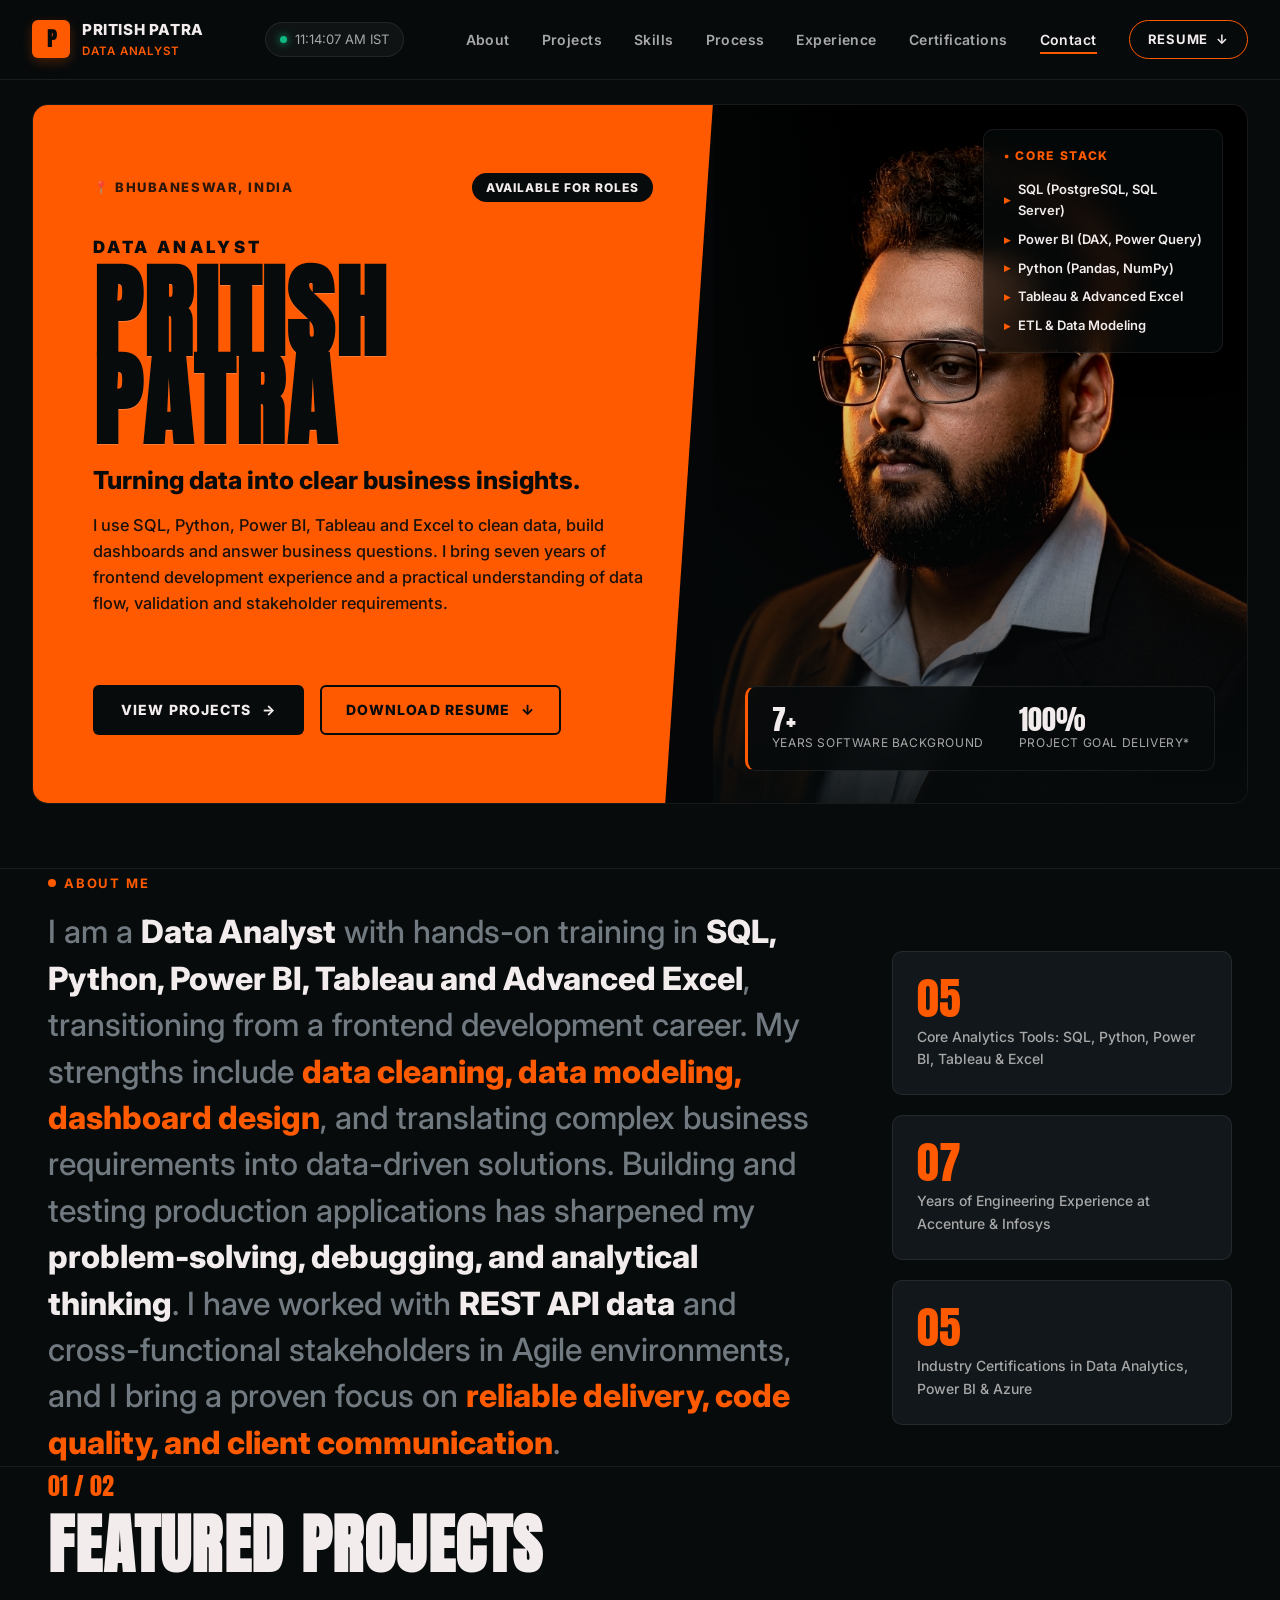
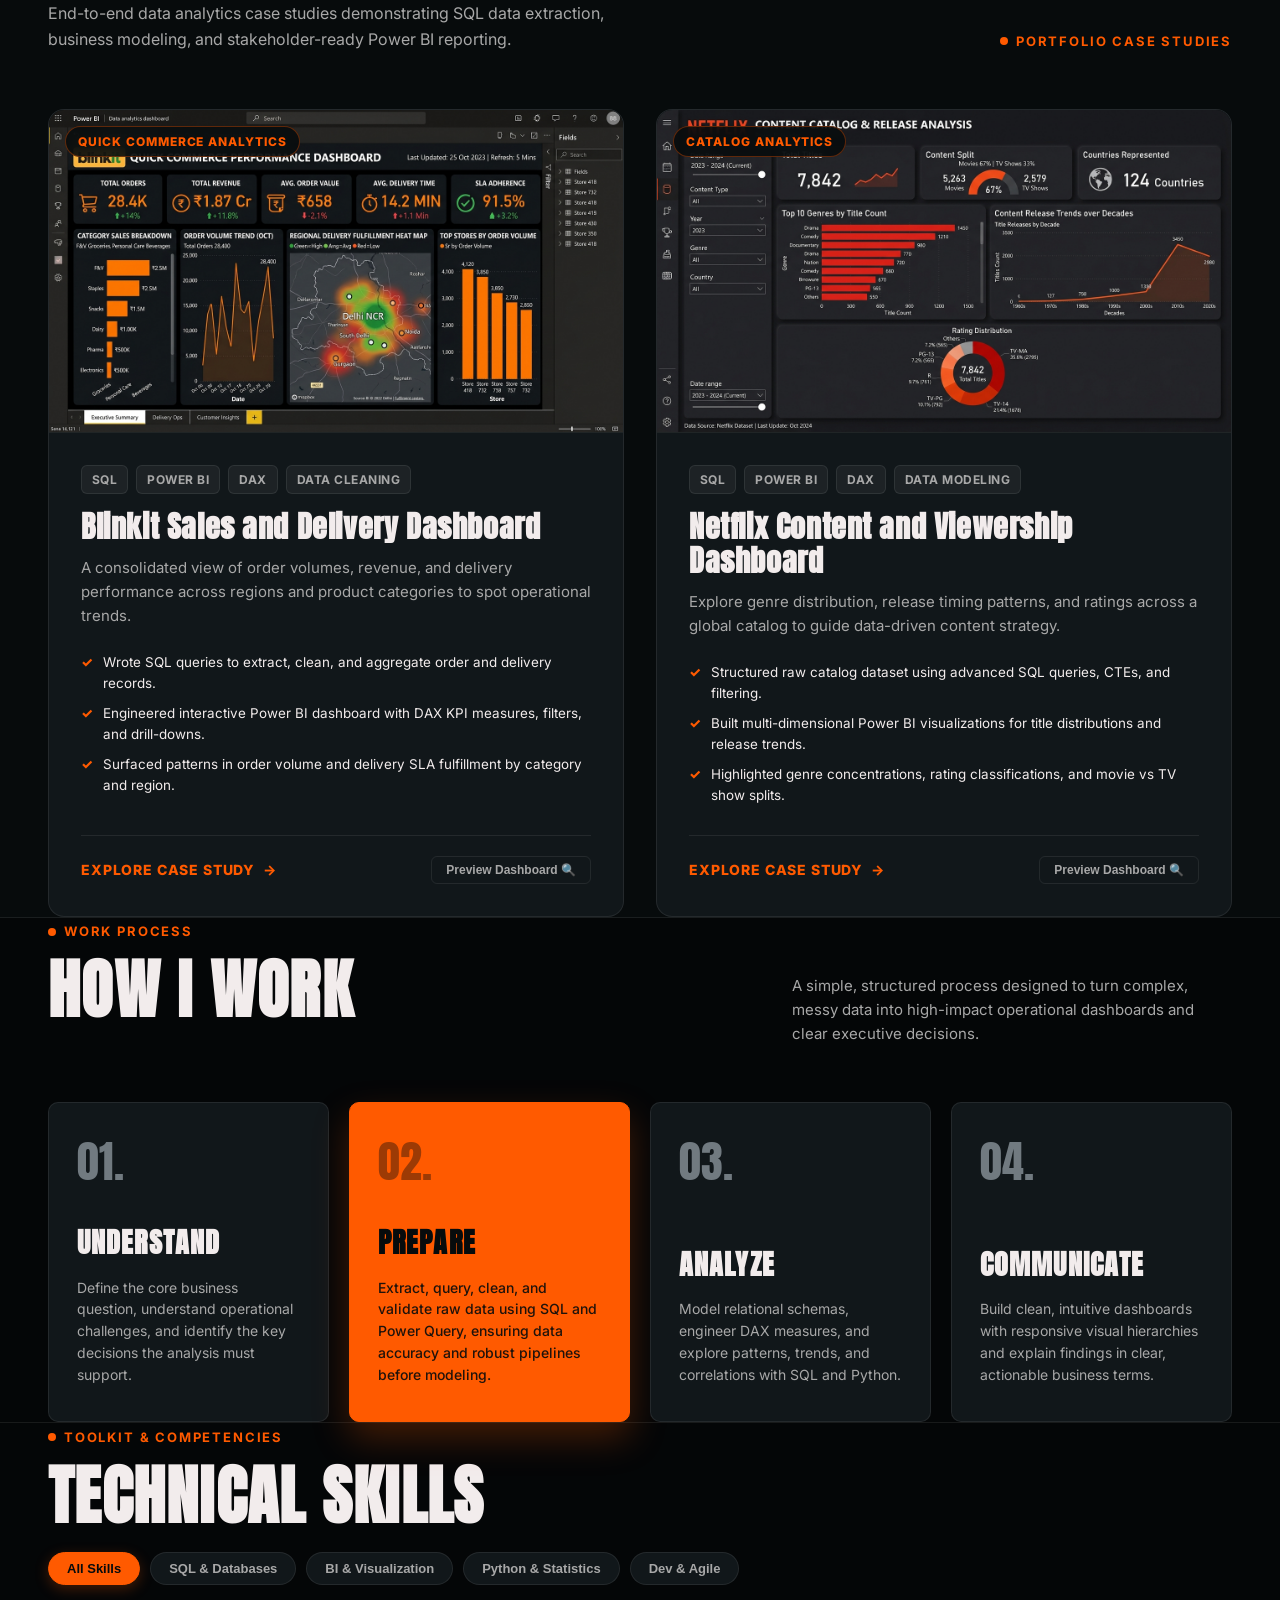
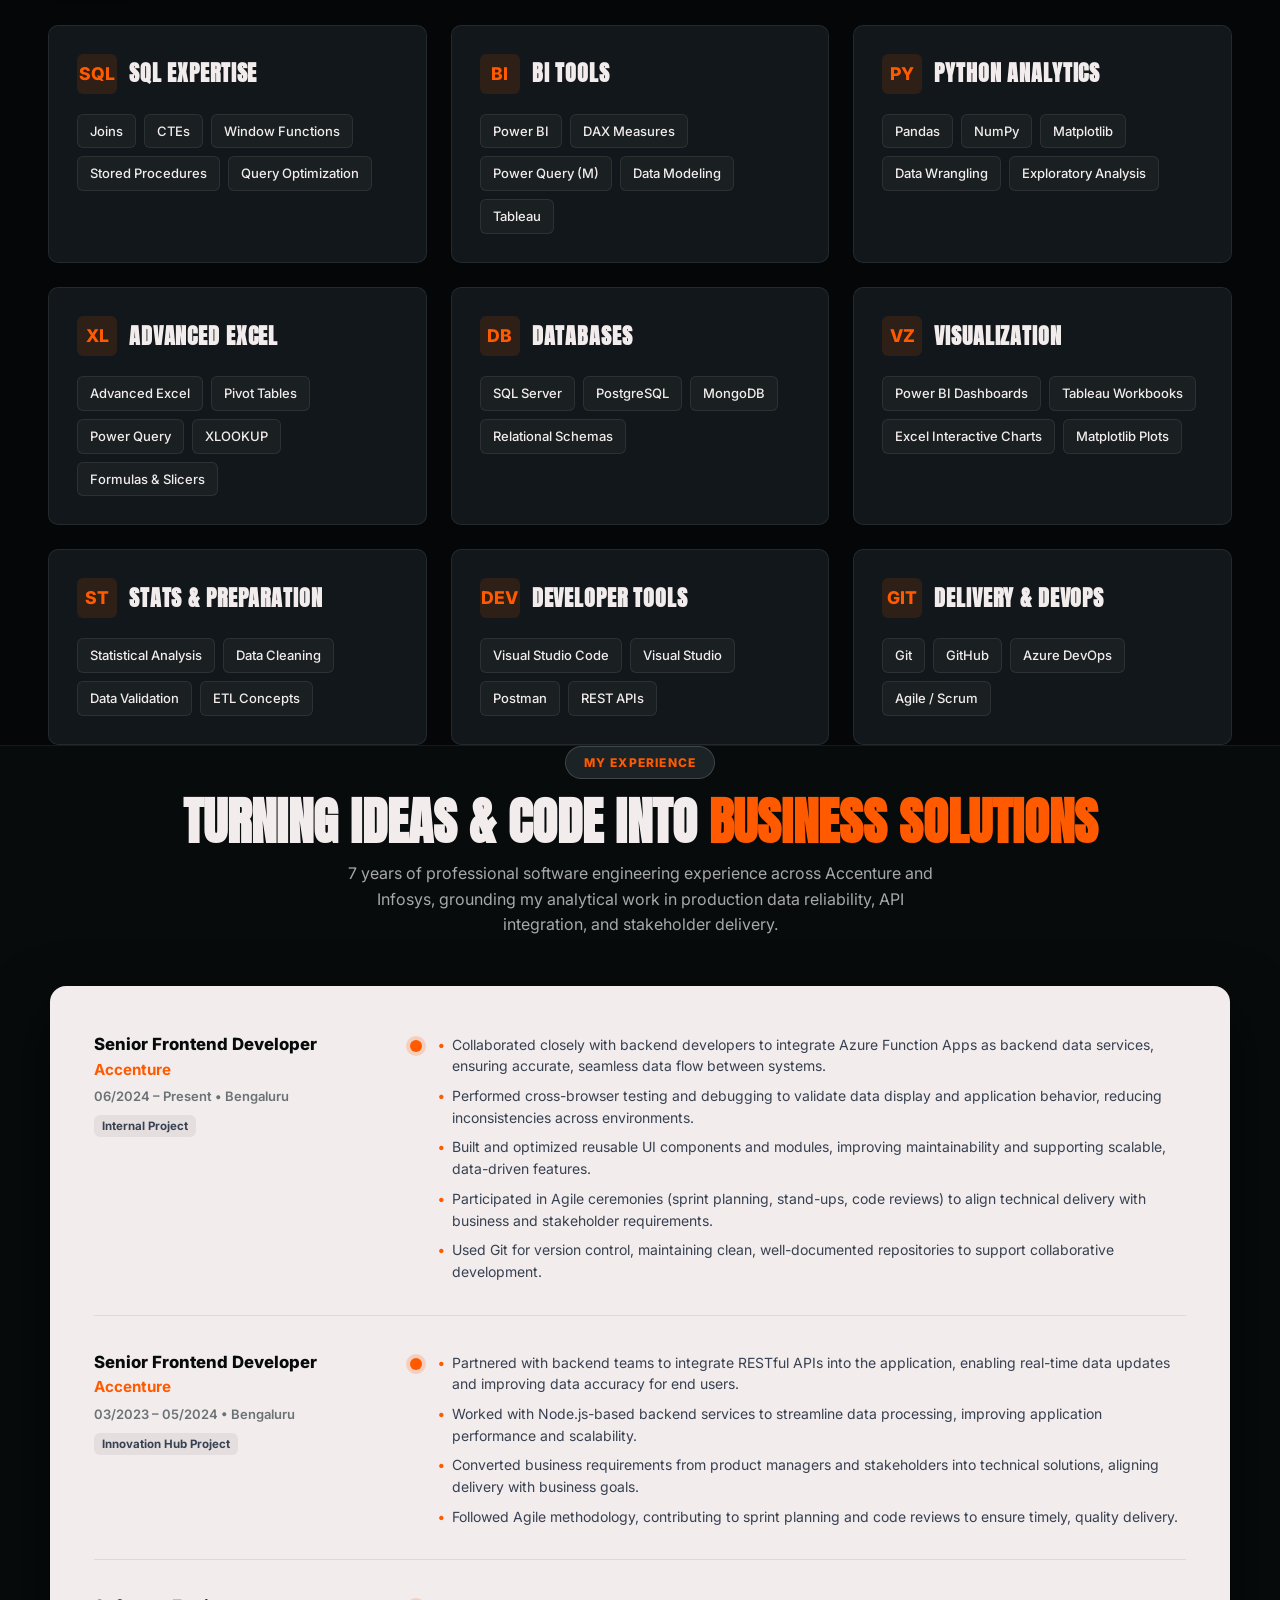
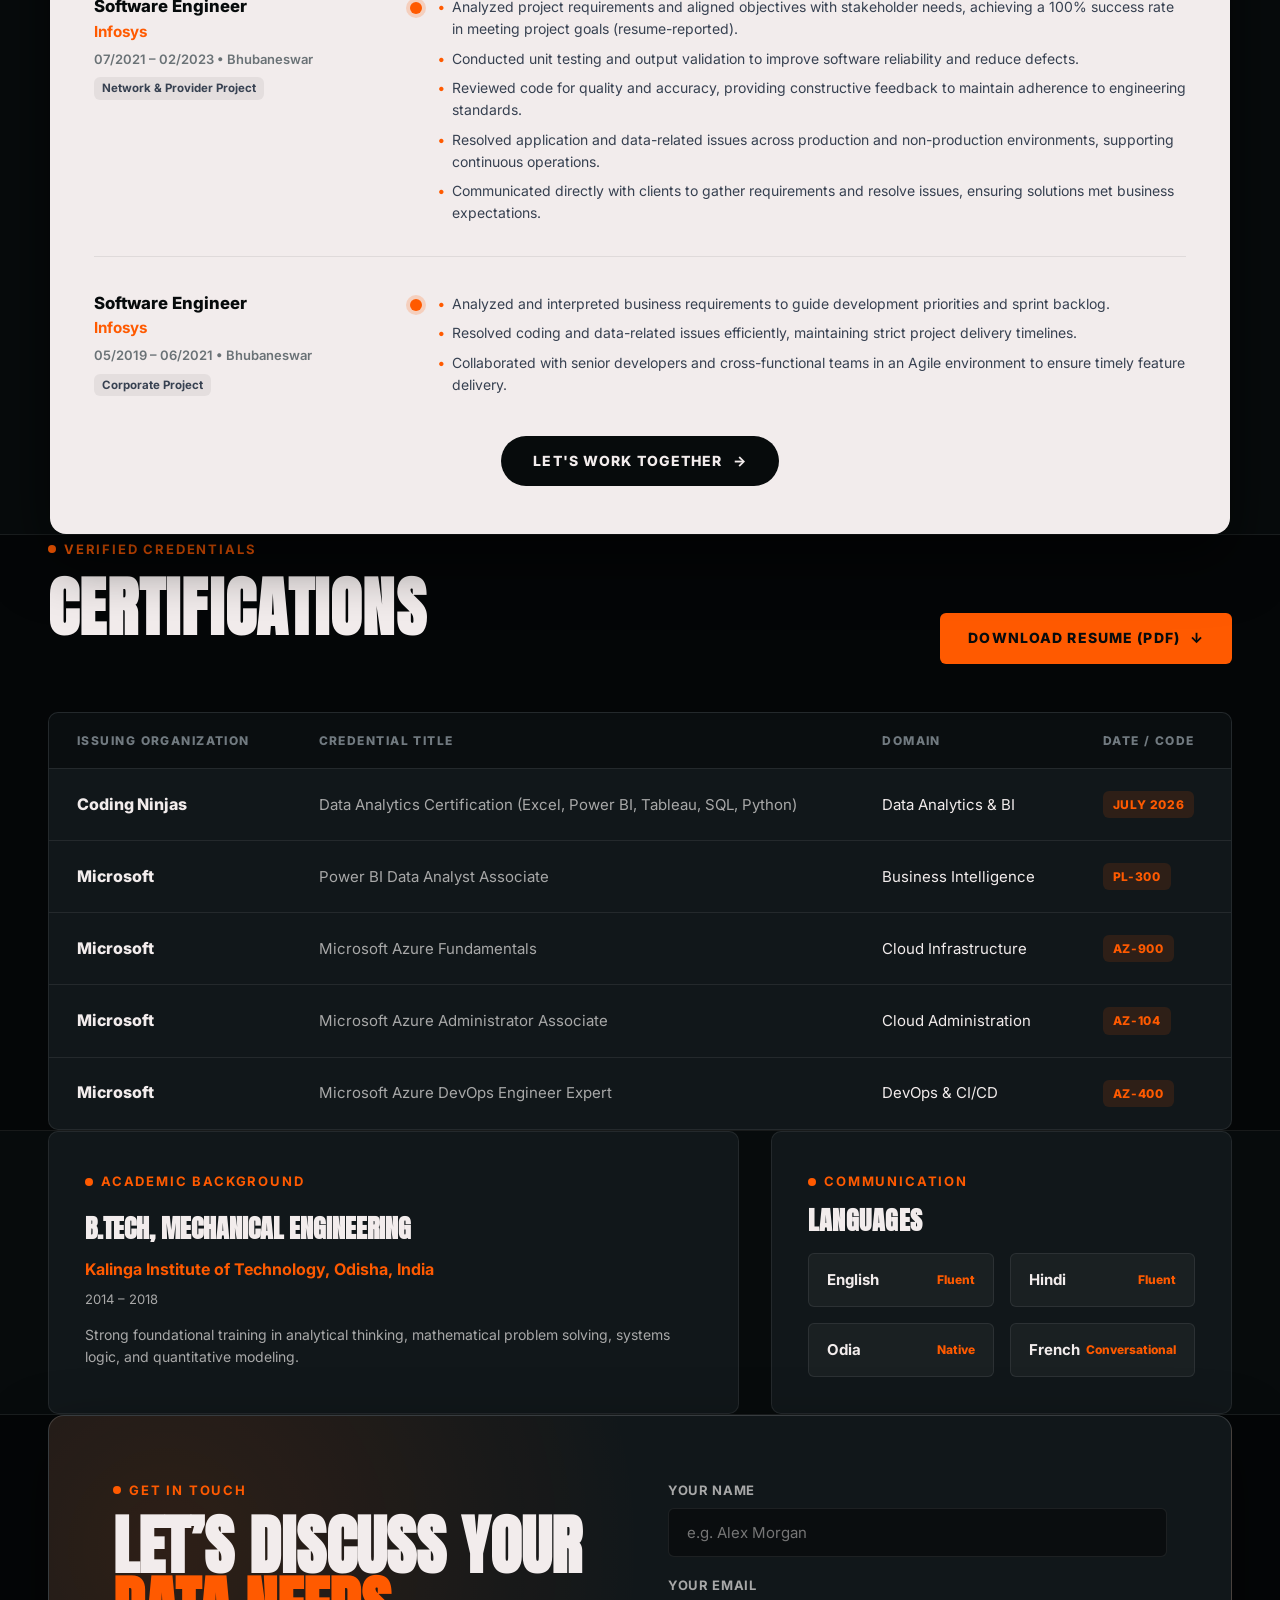
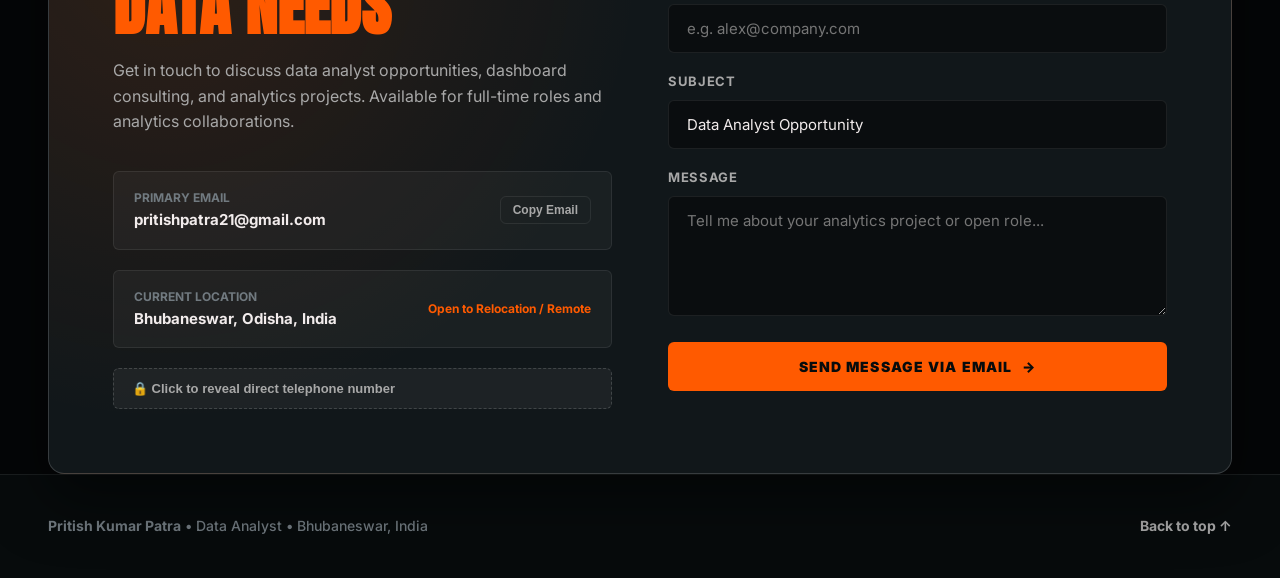
==== index.html @ 8b0284c2 "Add initial portfolio website" ====
<!DOCTYPE html>
<html lang="en">
<head>
  <meta charset="UTF-8">
  <meta name="viewport" content="width=device-width, initial-scale=1.0">
  <title>Pritish Kumar Patra | Data Analyst Portfolio</title>
  <meta name="description" content="Data Analyst with hands-on training in SQL, Python, Power BI, Tableau and Advanced Excel, transitioning from 7 years of software development. Explore analytics projects, skills, and resume.">
  <meta name="author" content="Pritish Kumar Patra">
  <meta name="keywords" content="Data Analyst, SQL, Power BI, Python, Tableau, Excel, Data Visualization, Bhubaneswar, Accenture, Infosys, Portfolio">
  
  <!-- Open Graph / Social Meta Tags -->
  <meta property="og:title" content="Pritish Kumar Patra | Data Analyst Portfolio">
  <meta property="og:description" content="Turning data into clear business insights. SQL • Python • Power BI • Tableau • Advanced Excel.">
  <meta property="og:type" content="website">
  <meta property="og:image" content="assets/images/blinkit_dashboard.jpg">

  <!-- Google Fonts: Anton (Display Condensed) & Inter (Body) -->
  <link rel="preconnect" href="https://fonts.googleapis.com">
  <link rel="preconnect" href="https://fonts.gstatic.com" crossorigin>
  <link href="https://fonts.googleapis.com/css2?family=Anton&family=Inter:wght@400;500;600;700;800;900&display=swap" rel="stylesheet">

  <!-- Stylesheets -->
  <link rel="stylesheet" href="assets/css/main.css">
</head>
<body>

  <!-- Screen Reader Accessible Skip Link -->
  <a href="#main-content" class="skip-link">Skip to main content</a>

  <!-- Widescreen Desktop Margin Side Rails -->
  <aside class="desktop-side-rail left-rail" aria-label="Quick Actions & Identity">
    <div class="rail-line"></div>
    <span class="rail-vertical-text">PRITISH PATRA • DATA ANALYST</span>
    <div class="rail-actions">
      <a href="mailto:pritishpatra21@gmail.com" class="rail-icon-btn" title="Email: pritishpatra21@gmail.com" aria-label="Send Email">✉</a>
      <a href="Pritish_Kumar_Patra_Resume.pdf" download="Pritish_Kumar_Patra_Resume.pdf" class="rail-icon-btn" title="Download Resume PDF" aria-label="Download Resume">↓</a>
    </div>
  </aside>

  <aside class="desktop-side-rail right-rail" aria-label="Quick Section Navigation">
    <div class="rail-line"></div>
    <span class="rail-vertical-text">BHUBANESWAR, INDIA • 2026</span>
    <nav class="rail-nav-anchors" aria-label="Side rail quick jump">
      <a href="#about" class="rail-dot" title="About Me" aria-label="Jump to About Me"></a>
      <a href="#projects" class="rail-dot" title="Featured Projects" aria-label="Jump to Projects"></a>
      <a href="#how-i-work" class="rail-dot" title="Work Process" aria-label="Jump to Process"></a>
      <a href="#skills" class="rail-dot" title="Technical Skills" aria-label="Jump to Skills"></a>
      <a href="#experience" class="rail-dot" title="Experience" aria-label="Jump to Experience"></a>
      <a href="#contact" class="rail-dot" title="Contact" aria-label="Jump to Contact"></a>
    </nav>
  </aside>

  <!-- ==========================================================================
       SITE HEADER / STICKY NAVIGATION
       ========================================================================== -->
  <header class="site-header" role="banner">
    <div class="container nav-container">
      <a href="index.html" class="logo-badge" aria-label="Pritish Kumar Patra Portfolio Home">
        <div class="logo-symbol">P</div>
        <div class="logo-text">
          <span class="logo-name">Pritish Patra</span>
          <span class="logo-role">Data Analyst</span>
        </div>
      </a>

      <!-- Live Clock & Status (Inspired by the reference screenshot) -->
      <div class="header-meta" aria-label="Status & Local Time">
        <div class="live-clock-pill">
          <span class="status-dot" aria-hidden="true"></span>
          <span id="live-clock">12:00:00 PM IST</span>
        </div>
      </div>

      <!-- Desktop Navigation Menu -->
      <nav aria-label="Primary Navigation">
        <ul class="nav-menu">
          <li><a href="#about" class="nav-link">About</a></li>
          <li><a href="#projects" class="nav-link">Projects</a></li>
          <li><a href="#skills" class="nav-link">Skills</a></li>
          <li><a href="#how-i-work" class="nav-link">Process</a></li>
          <li><a href="#experience" class="nav-link">Experience</a></li>
          <li><a href="#certifications" class="nav-link">Certifications</a></li>
          <li><a href="#contact" class="nav-link">Contact</a></li>
          <li>
            <a href="Pritish_Kumar_Patra_Resume.pdf" download="Pritish_Kumar_Patra_Resume.pdf" class="nav-cta-btn" id="header-resume-btn">
              Resume <span>↓</span>
            </a>
          </li>
        </ul>
      </nav>

      <!-- Mobile Hamburger Toggle -->
      <button class="menu-toggle" aria-expanded="false" aria-label="Open navigation menu" aria-controls="mobile-drawer">
        <span></span>
        <span></span>
        <span></span>
      </button>
    </div>
  </header>

  <!-- Mobile Drawer & Backdrop -->
  <div class="mobile-nav-backdrop" aria-hidden="true"></div>
  <aside id="mobile-drawer" class="mobile-nav-drawer" aria-label="Mobile Navigation Drawer">
    <ul class="mobile-nav-list">
      <li><a href="#about" class="nav-link">About</a></li>
      <li><a href="#projects" class="nav-link">Featured Projects</a></li>
      <li><a href="#skills" class="nav-link">Technical Skills</a></li>
      <li><a href="#how-i-work" class="nav-link">How I Work</a></li>
      <li><a href="#experience" class="nav-link">Experience</a></li>
      <li><a href="#certifications" class="nav-link">Certifications</a></li>
      <li><a href="#education" class="nav-link">Education & Languages</a></li>
      <li><a href="#contact" class="nav-link">Contact</a></li>
    </ul>

    <div style="margin-top: auto; display: flex; flex-direction: column; gap: 14px;">
      <a href="Pritish_Kumar_Patra_Resume.pdf" download="Pritish_Kumar_Patra_Resume.pdf" class="btn-primary-dark" style="background:var(--color-orange); color:var(--color-bg-black); text-align: center;">
        Download Resume (PDF) ↓
      </a>
      <a href="mailto:pritishpatra21@gmail.com" class="btn-secondary-outline" style="border-color: var(--color-warm-white); color: var(--color-warm-white); text-align:center;">
        Email Me
      </a>
    </div>
  </aside>

  <!-- ==========================================================================
       MAIN CONTENT CONTAINER
       ========================================================================== -->
  <main id="main-content">

    <!-- HERO SECTION (Split Editorial: Orange Block + Dark Portrait with Overlay) -->
    <section class="hero-section" aria-label="Hero Section">
      <div class="container">
        <div class="hero-grid">
          
          <!-- Left Column: High-Impact Orange Block -->
          <div class="hero-left-block">
            <div class="hero-meta-top">
              <span class="hero-location">📍 Bhubaneswar, India</span>
              <span class="hero-tag">Available for Roles</span>
            </div>

            <div class="hero-title-group">
              <span class="hero-eyebrow">Data Analyst</span>
              <h1 class="hero-giant-name">Pritish<br>Patra</h1>
              <p class="hero-headline">Turning data into clear business insights.</p>
              <p class="hero-desc">
                I use SQL, Python, Power BI, Tableau and Excel to clean data, build dashboards and answer business questions. I bring seven years of frontend development experience and a practical understanding of data flow, validation and stakeholder requirements.
              </p>
            </div>

            <div class="hero-actions">
              <a href="#projects" class="btn-primary-dark" id="hero-view-projects-btn">
                View Projects <span>→</span>
              </a>
              <a href="Pritish_Kumar_Patra_Resume.pdf" download="Pritish_Kumar_Patra_Resume.pdf" class="btn-secondary-outline" id="hero-download-resume-btn">
                Download Resume <span>↓</span>
              </a>
            </div>
          </div>

          <!-- Right Column: Dramatic Editorial Portrait & Services Overlay -->
          <div class="hero-right-block">
            <div class="hero-portrait-wrap">
              <img src="assets/images/pritish_patra_side_profile.jpg?v=4" alt="Pritish Kumar Patra - Data Analyst" class="hero-portrait-img">
              <div class="hero-portrait-overlay"></div>
            </div>

            <!-- Services Stack (Direct inspiration from screenshot right column) -->
            <div class="hero-services-stack">
              <div class="hero-services-title">• Core Stack</div>
              <ul class="hero-services-list">
                <li>SQL (PostgreSQL, SQL Server)</li>
                <li>Power BI (DAX, Power Query)</li>
                <li>Python (Pandas, NumPy)</li>
                <li>Tableau & Advanced Excel</li>
                <li>ETL & Data Modeling</li>
              </ul>
            </div>

            <!-- Bottom Stat Badge -->
            <div class="hero-stat-card">
              <div class="hero-stat-item">
                <span class="hero-stat-value">7+</span>
                <span class="hero-stat-label">Years Software Background</span>
              </div>
              <div class="hero-stat-item">
                <span class="hero-stat-value">100%</span>
                <span class="hero-stat-label">Project Goal Delivery*</span>
              </div>
            </div>

          </div>

        </div>
      </div>
    </section>

    <!-- ==========================================================================
         ABOUT ME SECTION (Editorial Typography with Highlighting)
         ========================================================================== -->
    <section id="about" class="about-section" aria-label="About Me">
      <div class="container">
        <span class="section-label">About Me</span>
        <div class="about-editorial-wrap">
          <div class="about-statement">
            I am a <strong>Data Analyst</strong> with hands-on training in <strong>SQL, Python, Power BI, Tableau and Advanced Excel</strong>, transitioning from a frontend development career. 
            My strengths include <span class="highlight-orange">data cleaning, data modeling, dashboard design</span>, and translating complex business requirements into data-driven solutions. 
            Building and testing production applications has sharpened my <strong>problem-solving, debugging, and analytical thinking</strong>. 
            I have worked with <strong>REST API data</strong> and cross-functional stakeholders in Agile environments, and I bring a proven focus on <span class="highlight-orange">reliable delivery, code quality, and client communication</span>.
          </div>

          <aside class="about-sidebar">
            <div class="about-stat-box">
              <div class="about-stat-num">05</div>
              <div class="about-stat-text">Core Analytics Tools: SQL, Python, Power BI, Tableau & Excel</div>
            </div>
            <div class="about-stat-box">
              <div class="about-stat-num">07</div>
              <div class="about-stat-text">Years of Engineering Experience at Accenture & Infosys</div>
            </div>
            <div class="about-stat-box">
              <div class="about-stat-num">05</div>
              <div class="about-stat-text">Industry Certifications in Data Analytics, Power BI & Azure</div>
            </div>
          </aside>
        </div>
      </div>
    </section>

    <!-- ==========================================================================
         FEATURED PROJECTS SECTION (WHAT I OFFER)
         ========================================================================== -->
    <section id="projects" class="projects-section" aria-label="Featured Projects">
      <div class="container">
        <div class="projects-header">
          <div class="projects-header-left">
            <div class="projects-counter">01 / 02</div>
            <h2 class="section-heading">Featured Projects</h2>
            <p style="color:var(--color-text-muted); max-width: 560px;">
              End-to-end data analytics case studies demonstrating SQL data extraction, business modeling, and stakeholder-ready Power BI reporting.
            </p>
          </div>
          <div>
            <span class="section-label" style="margin-bottom:0;">Portfolio Case Studies</span>
          </div>
        </div>

        <div class="projects-grid">
          
          <!-- PROJECT 1: Blinkit Sales & Delivery Dashboard -->
          <article class="project-card" id="project-card-blinkit">
            <div class="project-thumbnail-wrap">
              <img src="assets/images/blinkit_dashboard.jpg" alt="Blinkit Sales and Delivery Power BI Dashboard Preview" class="project-thumbnail" loading="lazy">
              <span class="project-badge-pill">Quick Commerce Analytics</span>
            </div>
            <div class="project-body">
              <div class="project-tags">
                <span class="tech-tag">SQL</span>
                <span class="tech-tag">Power BI</span>
                <span class="tech-tag">DAX</span>
                <span class="tech-tag">Data Cleaning</span>
              </div>
              <h3 class="project-title">Blinkit Sales and Delivery Dashboard</h3>
              <p class="project-desc">
                A consolidated view of order volumes, revenue, and delivery performance across regions and product categories to spot operational trends.
              </p>
              <ul class="project-highlights-list">
                <li>Wrote SQL queries to extract, clean, and aggregate order and delivery records.</li>
                <li>Engineered interactive Power BI dashboard with DAX KPI measures, filters, and drill-downs.</li>
                <li>Surfaced patterns in order volume and delivery SLA fulfillment by category and region.</li>
              </ul>
              <div class="project-footer-actions">
                <a href="projects/blinkit-sales-delivery/index.html" class="btn-card-link" id="link-blinkit-case-study">
                  Explore Case Study <span>→</span>
                </a>
                <button class="btn-preview-modal" data-lightbox-src="assets/images/blinkit_dashboard.jpg" data-lightbox-title="Blinkit Quick Commerce Performance Dashboard">
                  Preview Dashboard 🔍
                </button>
              </div>
            </div>
          </article>

          <!-- PROJECT 2: Netflix Content & Viewership Dashboard -->
          <article class="project-card" id="project-card-netflix">
            <div class="project-thumbnail-wrap">
              <img src="assets/images/netflix_dashboard.jpg" alt="Netflix Content and Viewership Power BI Dashboard Preview" class="project-thumbnail" loading="lazy">
              <span class="project-badge-pill">Catalog Analytics</span>
            </div>
            <div class="project-body">
              <div class="project-tags">
                <span class="tech-tag">SQL</span>
                <span class="tech-tag">Power BI</span>
                <span class="tech-tag">DAX</span>
                <span class="tech-tag">Data Modeling</span>
              </div>
              <h3 class="project-title">Netflix Content and Viewership Dashboard</h3>
              <p class="project-desc">
                Explore genre distribution, release timing patterns, and ratings across a global catalog to guide data-driven content strategy.
              </p>
              <ul class="project-highlights-list">
                <li>Structured raw catalog dataset using advanced SQL queries, CTEs, and filtering.</li>
                <li>Built multi-dimensional Power BI visualizations for title distributions and release trends.</li>
                <li>Highlighted genre concentrations, rating classifications, and movie vs TV show splits.</li>
              </ul>
              <div class="project-footer-actions">
                <a href="projects/netflix-content/index.html" class="btn-card-link" id="link-netflix-case-study">
                  Explore Case Study <span>→</span>
                </a>
                <button class="btn-preview-modal" data-lightbox-src="assets/images/netflix_dashboard.jpg" data-lightbox-title="Netflix Content Catalog & Release Analysis Dashboard">
                  Preview Dashboard 🔍
                </button>
              </div>
            </div>
          </article>

        </div>
      </div>
    </section>

    <!-- ==========================================================================
         HOW I WORK SECTION (4-Step Process with Orange Step 2 Card)
         ========================================================================== -->
    <section id="how-i-work" class="process-section" aria-label="Work Process">
      <div class="container">
        <div class="process-header">
          <div>
            <span class="section-label">Work Process</span>
            <h2 class="section-heading">How I Work</h2>
          </div>
          <p class="process-subtitle">
            A simple, structured process designed to turn complex, messy data into high-impact operational dashboards and clear executive decisions.
          </p>
        </div>

        <div class="process-grid">
          
          <!-- Step 1: Understand -->
          <div class="process-card">
            <div class="process-step-num">01.</div>
            <div>
              <h3 class="process-card-title">Understand</h3>
              <p class="process-card-desc">
                Define the core business question, understand operational challenges, and identify the key decisions the analysis must support.
              </p>
            </div>
          </div>

          <!-- Step 2: Prepare (Signature Orange Highlight Card from Inspiration Image) -->
          <div class="process-card highlight-card">
            <div class="process-step-num">02.</div>
            <div>
              <h3 class="process-card-title">Prepare</h3>
              <p class="process-card-desc">
                Extract, query, clean, and validate raw data using SQL and Power Query, ensuring data accuracy and robust pipelines before modeling.
              </p>
            </div>
          </div>

          <!-- Step 3: Analyze -->
          <div class="process-card">
            <div class="process-step-num">03.</div>
            <div>
              <h3 class="process-card-title">Analyze</h3>
              <p class="process-card-desc">
                Model relational schemas, engineer DAX measures, and explore patterns, trends, and correlations with SQL and Python.
              </p>
            </div>
          </div>

          <!-- Step 4: Communicate -->
          <div class="process-card">
            <div class="process-step-num">04.</div>
            <div>
              <h3 class="process-card-title">Communicate</h3>
              <p class="process-card-desc">
                Build clean, intuitive dashboards with responsive visual hierarchies and explain findings in clear, actionable business terms.
              </p>
            </div>
          </div>

        </div>
      </div>
    </section>

    <!-- ==========================================================================
         TECHNICAL SKILLS SECTION (Categorized & Interactive)
         ========================================================================== -->
    <section id="skills" class="skills-section" aria-label="Technical Skills">
      <div class="container">
        <span class="section-label">Toolkit & Competencies</span>
        <h2 class="section-heading">Technical Skills</h2>

        <!-- Interactive Category Filters -->
        <div class="skills-filter-bar" role="tablist" aria-label="Skill categories filter">
          <button class="skills-tab-btn active" data-filter="all" role="tab" aria-selected="true">All Skills</button>
          <button class="skills-tab-btn" data-filter="sql-db" role="tab" aria-selected="false">SQL & Databases</button>
          <button class="skills-tab-btn" data-filter="bi-viz" role="tab" aria-selected="false">BI & Visualization</button>
          <button class="skills-tab-btn" data-filter="python-stats" role="tab" aria-selected="false">Python & Statistics</button>
          <button class="skills-tab-btn" data-filter="devops" role="tab" aria-selected="false">Dev & Agile</button>
        </div>

        <div class="skills-grid">
          
          <!-- SQL -->
          <div class="skill-category-card" data-category="sql-db" data-is-core="true">
            <div class="skill-card-head">
              <div class="skill-icon-box">SQL</div>
              <h3 class="skill-card-title">SQL Expertise</h3>
            </div>
            <div class="skill-chips-wrap">
              <span class="skill-chip">Joins</span>
              <span class="skill-chip">CTEs</span>
              <span class="skill-chip">Window Functions</span>
              <span class="skill-chip">Stored Procedures</span>
              <span class="skill-chip">Query Optimization</span>
            </div>
          </div>

          <!-- BI Tools -->
          <div class="skill-category-card" data-category="bi-viz" data-is-core="true">
            <div class="skill-card-head">
              <div class="skill-icon-box">BI</div>
              <h3 class="skill-card-title">BI Tools</h3>
            </div>
            <div class="skill-chips-wrap">
              <span class="skill-chip">Power BI</span>
              <span class="skill-chip">DAX Measures</span>
              <span class="skill-chip">Power Query (M)</span>
              <span class="skill-chip">Data Modeling</span>
              <span class="skill-chip">Tableau</span>
            </div>
          </div>

          <!-- Python -->
          <div class="skill-category-card" data-category="python-stats" data-is-core="true">
            <div class="skill-card-head">
              <div class="skill-icon-box">PY</div>
              <h3 class="skill-card-title">Python Analytics</h3>
            </div>
            <div class="skill-chips-wrap">
              <span class="skill-chip">Pandas</span>
              <span class="skill-chip">NumPy</span>
              <span class="skill-chip">Matplotlib</span>
              <span class="skill-chip">Data Wrangling</span>
              <span class="skill-chip">Exploratory Analysis</span>
            </div>
          </div>

          <!-- Advanced Excel -->
          <div class="skill-category-card" data-category="bi-viz" data-is-core="true">
            <div class="skill-card-head">
              <div class="skill-icon-box">XL</div>
              <h3 class="skill-card-title">Advanced Excel</h3>
            </div>
            <div class="skill-chips-wrap">
              <span class="skill-chip">Advanced Excel</span>
              <span class="skill-chip">Pivot Tables</span>
              <span class="skill-chip">Power Query</span>
              <span class="skill-chip">XLOOKUP</span>
              <span class="skill-chip">Formulas & Slicers</span>
            </div>
          </div>

          <!-- Databases -->
          <div class="skill-category-card" data-category="sql-db">
            <div class="skill-card-head">
              <div class="skill-icon-box">DB</div>
              <h3 class="skill-card-title">Databases</h3>
            </div>
            <div class="skill-chips-wrap">
              <span class="skill-chip">SQL Server</span>
              <span class="skill-chip">PostgreSQL</span>
              <span class="skill-chip">MongoDB</span>
              <span class="skill-chip">Relational Schemas</span>
            </div>
          </div>

          <!-- Visualization -->
          <div class="skill-category-card" data-category="bi-viz">
            <div class="skill-card-head">
              <div class="skill-icon-box">VZ</div>
              <h3 class="skill-card-title">Visualization</h3>
            </div>
            <div class="skill-chips-wrap">
              <span class="skill-chip">Power BI Dashboards</span>
              <span class="skill-chip">Tableau Workbooks</span>
              <span class="skill-chip">Excel Interactive Charts</span>
              <span class="skill-chip">Matplotlib Plots</span>
            </div>
          </div>

          <!-- Statistics & Data Prep -->
          <div class="skill-category-card" data-category="python-stats">
            <div class="skill-card-head">
              <div class="skill-icon-box">ST</div>
              <h3 class="skill-card-title">Stats & Preparation</h3>
            </div>
            <div class="skill-chips-wrap">
              <span class="skill-chip">Statistical Analysis</span>
              <span class="skill-chip">Data Cleaning</span>
              <span class="skill-chip">Data Validation</span>
              <span class="skill-chip">ETL Concepts</span>
            </div>
          </div>

          <!-- Developer Tools -->
          <div class="skill-category-card" data-category="devops">
            <div class="skill-card-head">
              <div class="skill-icon-box">DEV</div>
              <h3 class="skill-card-title">Developer Tools</h3>
            </div>
            <div class="skill-chips-wrap">
              <span class="skill-chip">Visual Studio Code</span>
              <span class="skill-chip">Visual Studio</span>
              <span class="skill-chip">Postman</span>
              <span class="skill-chip">REST APIs</span>
            </div>
          </div>

          <!-- Version Control & DevOps -->
          <div class="skill-category-card" data-category="devops">
            <div class="skill-card-head">
              <div class="skill-icon-box">GIT</div>
              <h3 class="skill-card-title">Delivery & DevOps</h3>
            </div>
            <div class="skill-chips-wrap">
              <span class="skill-chip">Git</span>
              <span class="skill-chip">GitHub</span>
              <span class="skill-chip">Azure DevOps</span>
              <span class="skill-chip">Agile / Scrum</span>
            </div>
          </div>

        </div>
      </div>
    </section>

    <!-- ==========================================================================
         PROFESSIONAL EXPERIENCE SECTION (Editorial Floating Card from Reference)
         ========================================================================== -->
    <section id="experience" class="experience-section" aria-label="Professional Experience">
      <div class="container">
        <div class="exp-wrapper">
          <div class="exp-header">
            <div class="exp-pill-badge">My Experience</div>
            <h2 class="exp-title">Turning Ideas & Code into <span>Business Solutions</span></h2>
            <p style="color:var(--color-text-muted); max-width: 600px; margin: 0 auto;">
              7 years of professional software engineering experience across Accenture and Infosys, grounding my analytical work in production data reliability, API integration, and stakeholder delivery.
            </p>
          </div>

          <!-- The Signature Elevated Light Card from Inspiration Screenshot -->
          <div class="exp-timeline-card">
            <div class="exp-timeline-list">
              
              <!-- Role 1: Accenture Senior Frontend Developer (Recent) -->
              <div class="exp-timeline-item">
                <div class="exp-item-left">
                  <span class="exp-item-role">Senior Frontend Developer</span>
                  <span class="exp-item-company">Accenture</span>
                  <span class="exp-item-period">06/2024 – Present • Bengaluru</span>
                  <span class="exp-item-tag">Internal Project</span>
                </div>
                <div class="exp-item-right">
                  <div class="exp-dot-indicator" aria-hidden="true"></div>
                  <div class="exp-item-details">
                    <ul>
                      <li>Collaborated closely with backend developers to integrate Azure Function Apps as backend data services, ensuring accurate, seamless data flow between systems.</li>
                      <li>Performed cross-browser testing and debugging to validate data display and application behavior, reducing inconsistencies across environments.</li>
                      <li>Built and optimized reusable UI components and modules, improving maintainability and supporting scalable, data-driven features.</li>
                      <li>Participated in Agile ceremonies (sprint planning, stand-ups, code reviews) to align technical delivery with business and stakeholder requirements.</li>
                      <li>Used Git for version control, maintaining clean, well-documented repositories to support collaborative development.</li>
                    </ul>
                  </div>
                </div>
              </div>

              <!-- Role 2: Accenture Senior Frontend Developer -->
              <div class="exp-timeline-item">
                <div class="exp-item-left">
                  <span class="exp-item-role">Senior Frontend Developer</span>
                  <span class="exp-item-company">Accenture</span>
                  <span class="exp-item-period">03/2023 – 05/2024 • Bengaluru</span>
                  <span class="exp-item-tag">Innovation Hub Project</span>
                </div>
                <div class="exp-item-right">
                  <div class="exp-dot-indicator" aria-hidden="true"></div>
                  <div class="exp-item-details">
                    <ul>
                      <li>Partnered with backend teams to integrate RESTful APIs into the application, enabling real-time data updates and improving data accuracy for end users.</li>
                      <li>Worked with Node.js-based backend services to streamline data processing, improving application performance and scalability.</li>
                      <li>Converted business requirements from product managers and stakeholders into technical solutions, aligning delivery with business goals.</li>
                      <li>Followed Agile methodology, contributing to sprint planning and code reviews to ensure timely, quality delivery.</li>
                    </ul>
                  </div>
                </div>
              </div>

              <!-- Role 3: Infosys Software Engineer -->
              <div class="exp-timeline-item">
                <div class="exp-item-left">
                  <span class="exp-item-role">Software Engineer</span>
                  <span class="exp-item-company">Infosys</span>
                  <span class="exp-item-period">07/2021 – 02/2023 • Bhubaneswar</span>
                  <span class="exp-item-tag">Network & Provider Project</span>
                </div>
                <div class="exp-item-right">
                  <div class="exp-dot-indicator" aria-hidden="true"></div>
                  <div class="exp-item-details">
                    <ul>
                      <li>Analyzed project requirements and aligned objectives with stakeholder needs, achieving a 100% success rate in meeting project goals (resume-reported).</li>
                      <li>Conducted unit testing and output validation to improve software reliability and reduce defects.</li>
                      <li>Reviewed code for quality and accuracy, providing constructive feedback to maintain adherence to engineering standards.</li>
                      <li>Resolved application and data-related issues across production and non-production environments, supporting continuous operations.</li>
                      <li>Communicated directly with clients to gather requirements and resolve issues, ensuring solutions met business expectations.</li>
                    </ul>
                  </div>
                </div>
              </div>

              <!-- Role 4: Infosys Software Engineer -->
              <div class="exp-timeline-item">
                <div class="exp-item-left">
                  <span class="exp-item-role">Software Engineer</span>
                  <span class="exp-item-company">Infosys</span>
                  <span class="exp-item-period">05/2019 – 06/2021 • Bhubaneswar</span>
                  <span class="exp-item-tag">Corporate Project</span>
                </div>
                <div class="exp-item-right">
                  <div class="exp-dot-indicator" aria-hidden="true"></div>
                  <div class="exp-item-details">
                    <ul>
                      <li>Analyzed and interpreted business requirements to guide development priorities and sprint backlog.</li>
                      <li>Resolved coding and data-related issues efficiently, maintaining strict project delivery timelines.</li>
                      <li>Collaborated with senior developers and cross-functional teams in an Agile environment to ensure timely feature delivery.</li>
                    </ul>
                  </div>
                </div>
              </div>

            </div>

            <!-- Bottom CTA Button inside Experience Card -->
            <div class="exp-cta-bottom">
              <a href="#contact" class="btn-timeline-cta">
                Let's Work Together <span>→</span>
              </a>
            </div>

          </div>
        </div>
      </div>
    </section>

    <!-- ==========================================================================
         CERTIFICATIONS & CREDENTIALS (Matches "AWARDS WINNING" Style)
         ========================================================================== -->
    <section id="certifications" class="awards-section" aria-label="Certifications">
      <div class="container">
        <div class="awards-header">
          <div>
            <span class="section-label">Verified Credentials</span>
            <h2 class="section-heading">Certifications</h2>
          </div>
          <a href="Pritish_Kumar_Patra_Resume.pdf" download="Pritish_Kumar_Patra_Resume.pdf" class="btn-primary-dark" style="background:var(--color-orange); color:var(--color-bg-black);">
            Download Resume (PDF) <span>↓</span>
          </a>
        </div>

        <div class="awards-table-wrap">
          <table class="awards-table" aria-label="Certifications List">
            <thead>
              <tr>
                <th scope="col">Issuing Organization</th>
                <th scope="col">Credential Title</th>
                <th scope="col">Domain</th>
                <th scope="col">Date / Code</th>
              </tr>
            </thead>
            <tbody>
              <tr>
                <td><span class="award-org">Coding Ninjas</span></td>
                <td><span class="award-title-cell">Data Analytics Certification (Excel, Power BI, Tableau, SQL, Python)</span></td>
                <td>Data Analytics & BI</td>
                <td><span class="award-badge-status">July 2026</span></td>
              </tr>
              <tr>
                <td><span class="award-org">Microsoft</span></td>
                <td><span class="award-title-cell">Power BI Data Analyst Associate</span></td>
                <td>Business Intelligence</td>
                <td><span class="award-badge-status">PL-300</span></td>
              </tr>
              <tr>
                <td><span class="award-org">Microsoft</span></td>
                <td><span class="award-title-cell">Microsoft Azure Fundamentals</span></td>
                <td>Cloud Infrastructure</td>
                <td><span class="award-badge-status">AZ-900</span></td>
              </tr>
              <tr>
                <td><span class="award-org">Microsoft</span></td>
                <td><span class="award-title-cell">Microsoft Azure Administrator Associate</span></td>
                <td>Cloud Administration</td>
                <td><span class="award-badge-status">AZ-104</span></td>
              </tr>
              <tr>
                <td><span class="award-org">Microsoft</span></td>
                <td><span class="award-title-cell">Microsoft Azure DevOps Engineer Expert</span></td>
                <td>DevOps & CI/CD</td>
                <td><span class="award-badge-status">AZ-400</span></td>
              </tr>
            </tbody>
          </table>
        </div>
      </div>
    </section>

    <!-- ==========================================================================
         EDUCATION & LANGUAGES SECTION
         ========================================================================== -->
    <section id="education" class="edu-lang-section" aria-label="Education and Languages">
      <div class="container">
        <div class="edu-lang-grid">
          
          <!-- Education Card -->
          <div class="edu-card">
            <span class="section-label">Academic Background</span>
            <h3 class="edu-degree">B.Tech, Mechanical Engineering</h3>
            <p class="edu-inst">Kalinga Institute of Technology, Odisha, India</p>
            <p class="edu-period">2014 – 2018</p>
            <p style="color:var(--color-text-muted); font-size: 0.875rem; margin-top: 14px; line-height: 1.6;">
              Strong foundational training in analytical thinking, mathematical problem solving, systems logic, and quantitative modeling.
            </p>
          </div>

          <!-- Languages Card -->
          <div class="lang-card">
            <span class="section-label">Communication</span>
            <h3 class="display-title" style="font-size: 1.6rem; margin-bottom: 8px;">Languages</h3>
            <div class="languages-grid">
              <div class="lang-pill">
                <span class="lang-name">English</span>
                <span class="lang-indicator">Fluent</span>
              </div>
              <div class="lang-pill">
                <span class="lang-name">Hindi</span>
                <span class="lang-indicator">Fluent</span>
              </div>
              <div class="lang-pill">
                <span class="lang-name">Odia</span>
                <span class="lang-indicator">Native</span>
              </div>
              <div class="lang-pill">
                <span class="lang-name">French</span>
                <span class="lang-indicator">Conversational</span>
              </div>
            </div>
          </div>

        </div>
      </div>
    </section>

    <!-- ==========================================================================
         CONTACT SECTION (Working Mailto, Reveal Phone, Direct Form)
         ========================================================================== -->
    <section id="contact" class="contact-section" aria-label="Contact Section">
      <div class="container">
        <div class="contact-card-main">
          
          <!-- Contact Left Column -->
          <div class="contact-info-col">
            <span class="section-label">Get in Touch</span>
            <h2 class="contact-headline">Let’s discuss your <span>data needs</span></h2>
            <p class="contact-subtext">
              Get in touch to discuss data analyst opportunities, dashboard consulting, and analytics projects. Available for full-time roles and analytics collaborations.
            </p>

            <div class="contact-direct-items">
              
              <!-- Direct Email Box -->
              <div class="direct-link-box">
                <div>
                  <span class="direct-box-label">Primary Email</span>
                  <a href="mailto:pritishpatra21@gmail.com" class="direct-box-val" style="color:var(--color-warm-white); text-decoration:none;">
                    pritishpatra21@gmail.com
                  </a>
                </div>
                <button type="button" class="copy-btn copy-email-btn" aria-label="Copy email address">
                  Copy Email
                </button>
              </div>

              <!-- Location Box -->
              <div class="direct-link-box">
                <div>
                  <span class="direct-box-label">Current Location</span>
                  <span class="direct-box-val">Bhubaneswar, Odisha, India</span>
                </div>
                <span style="font-size:0.75rem; color:var(--color-orange); font-weight:700;">Open to Relocation / Remote</span>
              </div>

              <!-- Reveal Phone Button (PRD Privacy Rule: default off, retained in inventory) -->
              <button type="button" id="reveal-phone-btn" class="reveal-phone-btn">
                🔒 Click to reveal direct telephone number
              </button>

            </div>
          </div>

          <!-- Contact Right Column: Quick Message Form -->
          <div class="contact-form-col">
            <form id="contact-form" class="contact-form" aria-label="Contact inquiry form">
              <div class="form-group">
                <label for="form-name" class="form-label">Your Name</label>
                <input type="text" id="form-name" class="form-input" placeholder="e.g. Alex Morgan" required>
              </div>

              <div class="form-group">
                <label for="form-email" class="form-label">Your Email</label>
                <input type="email" id="form-email" class="form-input" placeholder="e.g. alex@company.com" required>
              </div>

              <div class="form-group">
                <label for="form-subject" class="form-label">Subject</label>
                <input type="text" id="form-subject" class="form-input" placeholder="Data Analyst Opportunity / Inquiry" value="Data Analyst Opportunity">
              </div>

              <div class="form-group">
                <label for="form-message" class="form-label">Message</label>
                <textarea id="form-message" class="form-textarea" placeholder="Tell me about your analytics project or open role..." required></textarea>
              </div>

              <button type="submit" class="btn-send-message" id="submit-contact-btn">
                Send Message via Email <span>→</span>
              </button>
            </form>
          </div>

        </div>
      </div>
    </section>

  </main>

  <!-- ==========================================================================
       SITE FOOTER (PRD Compliant)
       ========================================================================== -->
  <footer class="site-footer" role="contentinfo">
    <div class="container footer-content">
      <div class="footer-text">
        <strong>Pritish Kumar Patra</strong> • Data Analyst • Bhubaneswar, India
      </div>
      <a href="#main-content" class="footer-back-top" aria-label="Scroll back to top">
        Back to top ↑
      </a>
    </div>
  </footer>

  <!-- ==========================================================================
       INTERACTIVE LIGHTBOX MODAL FOR DASHBOARDS
       ========================================================================== -->
  <div id="dashboard-modal" class="image-modal" role="dialog" aria-modal="true" aria-hidden="true" aria-labelledby="modal-title">
    <div class="modal-content-wrap">
      <div class="modal-header">
        <h4 id="modal-title" class="modal-title">Dashboard Preview</h4>
        <button type="button" class="modal-close-btn" aria-label="Close image preview">✕</button>
      </div>
      <img id="modal-img" src="" alt="Dashboard Preview" class="modal-img">
    </div>
  </div>

  <!-- Toast Notification Container -->
  <div id="toast-msg" class="toast-msg" role="status" aria-live="polite"></div>

  <!-- JavaScript -->
  <script src="assets/js/main.js"></script>
</body>
</html>
---- assets/css/main.css ----
/* ==========================================================================
   PRITISH KUMAR PATRA - PORTFOLIO DESIGN SYSTEM & STYLESHEET
   Aesthetics: Bold Editorial Dark + Vibrant Orange (#FF5A00) High Contrast
   Typography: Display (Anton / Impact) + Body (Inter / sans-serif)
   ========================================================================== */

/* --- CSS Reset & Box Sizing --- */
*, *::before, *::after {
  box-sizing: border-box;
  margin: 0;
  padding: 0;
}

:root {
  /* Color Tokens from PRD & Inspiration */
  --color-orange: #FF5A00;
  --color-orange-hover: #E04E00;
  --color-orange-glow: rgba(255, 90, 0, 0.25);
  --color-orange-subtle: rgba(255, 90, 0, 0.12);
  --color-orange-border: rgba(255, 90, 0, 0.35);

  --color-bg-black: #070B0C;
  --color-bg-darker: #040607;
  --color-surface-dark: #11171A;
  --color-surface-card: #162024;
  --color-surface-card-hover: #1D2A30;

  --color-warm-white: #F2ECEC;
  --color-pure-white: #FFFFFF;
  --color-text-muted: #A8A8A8;
  --color-text-dim: #717A80;
  --color-border-subtle: rgba(255, 255, 255, 0.08);
  --color-border-strong: rgba(255, 255, 255, 0.16);

  /* Typography */
  --font-display: 'Anton', Impact, -apple-system, sans-serif;
  --font-body: 'Inter', -apple-system, BlinkMacSystemFont, 'Segoe UI', Roboto, sans-serif;

  /* Layout & Spacing */
  --max-width: 1540px;
  --header-height: 80px;
  --radius-sm: 6px;
  --radius-md: 10px;
  --radius-lg: 16px;
  --radius-full: 9999px;

  --transition-fast: 0.18s ease;
  --transition-normal: 0.3s cubic-bezier(0.16, 1, 0.3, 1);
  --transition-slow: 0.5s cubic-bezier(0.16, 1, 0.3, 1);
}

html {
  font-size: 16px;
  scroll-behavior: smooth;
  scroll-padding-top: var(--header-height);
  background-color: var(--color-bg-black);
  color: var(--color-warm-white);
  font-family: var(--font-body);
  -webkit-font-smoothing: antialiased;
  -moz-osx-font-smoothing: grayscale;
}

body {
  background-color: var(--color-bg-black);
  color: var(--color-warm-white);
  line-height: 1.6;
  overflow-x: hidden;
  min-height: 100vh;
}

/* Accessibility: Skip Link & Focus States */
.skip-link {
  position: absolute;
  top: -100px;
  left: 24px;
  background: var(--color-orange);
  color: var(--color-bg-black);
  padding: 12px 20px;
  font-weight: 700;
  border-radius: var(--radius-sm);
  z-index: 10000;
  text-decoration: none;
  transition: top var(--transition-fast);
}

.skip-link:focus {
  top: 20px;
}

:focus-visible {
  outline: 2px solid var(--color-orange);
  outline-offset: 3px;
}

/* Common Container */
.container {
  width: 100%;
  max-width: var(--max-width);
  margin: 0 auto;
  padding: 0 48px;
}

@media (max-width: 1024px) {
  .container {
    padding: 0 32px;
  }
}

@media (max-width: 768px) {
  .container {
    padding: 0 20px;
  }
}

/* Typography Utilities */
.display-title {
  font-family: var(--font-display);
  text-transform: uppercase;
  letter-spacing: 0.02em;
  line-height: 0.95;
}

.section-label {
  display: inline-flex;
  align-items: center;
  gap: 8px;
  font-size: 0.8125rem;
  font-weight: 700;
  text-transform: uppercase;
  letter-spacing: 0.14em;
  color: var(--color-orange);
  margin-bottom: 16px;
}

.section-label::before {
  content: '';
  display: inline-block;
  width: 8px;
  height: 8px;
  background-color: var(--color-orange);
  border-radius: 50%;
}

.section-heading {
  font-family: var(--font-display);
  font-size: clamp(2.25rem, 5vw, 4rem);
  text-transform: uppercase;
  letter-spacing: 0.02em;
  line-height: 1;
  color: var(--color-warm-white);
  margin-bottom: 24px;
}

/* ==========================================================================
   NAVIGATION BAR (Sticky, Glassmorphism, Editorial Badge)
   ========================================================================== */
.site-header {
  position: sticky;
  top: 0;
  width: 100%;
  height: var(--header-height);
  background-color: rgba(7, 11, 12, 0.88);
  backdrop-filter: blur(14px);
  -webkit-backdrop-filter: blur(14px);
  border-bottom: 1px solid var(--color-border-subtle);
  z-index: 1000;
  transition: transform var(--transition-normal), background-color var(--transition-normal);
}

.nav-container {
  display: flex;
  align-items: center;
  justify-content: space-between;
  height: 100%;
}

.logo-badge {
  display: flex;
  align-items: center;
  gap: 12px;
  text-decoration: none;
  color: var(--color-warm-white);
}

.logo-symbol {
  width: 38px;
  height: 38px;
  background: var(--color-orange);
  color: var(--color-bg-black);
  font-family: var(--font-display);
  font-size: 1.25rem;
  display: flex;
  align-items: center;
  justify-content: center;
  border-radius: var(--radius-sm);
  font-weight: 900;
  box-shadow: 0 4px 12px var(--color-orange-glow);
}

.logo-text {
  display: flex;
  flex-direction: column;
}

.logo-name {
  font-weight: 800;
  font-size: 0.95rem;
  letter-spacing: 0.04em;
  text-transform: uppercase;
  color: var(--color-warm-white);
}

.logo-role {
  font-size: 0.72rem;
  color: var(--color-orange);
  text-transform: uppercase;
  letter-spacing: 0.08em;
  font-weight: 600;
}

/* Header Status / IST Time Indicator (from reference image "12:00:01 PM") */
.header-meta {
  display: flex;
  align-items: center;
  gap: 16px;
  font-size: 0.8125rem;
  color: var(--color-text-muted);
}

.live-clock-pill {
  display: flex;
  align-items: center;
  gap: 8px;
  padding: 6px 14px;
  background: rgba(255, 255, 255, 0.04);
  border: 1px solid var(--color-border-subtle);
  border-radius: var(--radius-full);
}

.status-dot {
  width: 7px;
  height: 7px;
  background-color: #10B981;
  border-radius: 50%;
  box-shadow: 0 0 8px #10B981;
  animation: pulse-dot 2s infinite;
}

@keyframes pulse-dot {
  0%, 100% { opacity: 1; transform: scale(1); }
  50% { opacity: 0.4; transform: scale(0.85); }
}

/* Desktop Navigation Links */
.nav-menu {
  display: flex;
  align-items: center;
  gap: 32px;
  list-style: none;
}

.nav-link {
  font-size: 0.875rem;
  font-weight: 600;
  color: var(--color-text-muted);
  text-decoration: none;
  letter-spacing: 0.03em;
  transition: color var(--transition-fast);
  position: relative;
  padding: 6px 0;
}

.nav-link::after {
  content: '';
  position: absolute;
  bottom: 0;
  left: 0;
  width: 0%;
  height: 2px;
  background-color: var(--color-orange);
  transition: width var(--transition-normal);
}

.nav-link:hover,
.nav-link.active {
  color: var(--color-warm-white);
}

.nav-link:hover::after,
.nav-link.active::after {
  width: 100%;
}

.nav-cta-btn {
  display: inline-flex;
  align-items: center;
  gap: 8px;
  background: transparent;
  color: var(--color-warm-white);
  border: 1px solid var(--color-orange);
  padding: 8px 18px;
  border-radius: var(--radius-full);
  font-size: 0.8125rem;
  font-weight: 700;
  text-transform: uppercase;
  letter-spacing: 0.06em;
  text-decoration: none;
  transition: all var(--transition-fast);
}

.nav-cta-btn:hover {
  background: var(--color-orange);
  color: var(--color-bg-black);
  box-shadow: 0 4px 16px var(--color-orange-glow);
}

/* Mobile Nav Toggle */
.menu-toggle {
  display: none;
  flex-direction: column;
  justify-content: center;
  gap: 5px;
  width: 44px;
  height: 44px;
  background: rgba(255, 255, 255, 0.05);
  border: 1px solid var(--color-border-subtle);
  border-radius: var(--radius-sm);
  cursor: pointer;
  padding: 10px;
  z-index: 1010;
}

.menu-toggle span {
  display: block;
  width: 100%;
  height: 2px;
  background-color: var(--color-warm-white);
  transition: transform var(--transition-normal), opacity var(--transition-normal);
}

.menu-toggle[aria-expanded="true"] span:nth-child(1) {
  transform: translateY(7px) rotate(45deg);
}
.menu-toggle[aria-expanded="true"] span:nth-child(2) {
  opacity: 0;
}
.menu-toggle[aria-expanded="true"] span:nth-child(3) {
  transform: translateY(-7px) rotate(-45deg);
}

/* Mobile Drawer */
.mobile-nav-drawer {
  position: fixed;
  top: 0;
  right: -100%;
  width: min(85vw, 360px);
  height: 100vh;
  background-color: var(--color-surface-dark);
  border-left: 1px solid var(--color-border-strong);
  padding: 96px 32px 48px;
  display: flex;
  flex-direction: column;
  justify-content: space-between;
  transition: right var(--transition-normal);
  z-index: 1005;
  box-shadow: -10px 0 40px rgba(0, 0, 0, 0.8);
}

.mobile-nav-drawer.open {
  right: 0;
}

.mobile-nav-backdrop {
  position: fixed;
  top: 0;
  left: 0;
  width: 100vw;
  height: 100vh;
  background: rgba(0, 0, 0, 0.7);
  backdrop-filter: blur(4px);
  z-index: 1002;
  opacity: 0;
  pointer-events: none;
  transition: opacity var(--transition-normal);
}

.mobile-nav-backdrop.open {
  opacity: 1;
  pointer-events: auto;
}

.mobile-nav-list {
  list-style: none;
  display: flex;
  flex-direction: column;
  gap: 20px;
}

.mobile-nav-list .nav-link {
  font-size: 1.25rem;
  font-family: var(--font-display);
  text-transform: uppercase;
  letter-spacing: 0.05em;
  color: var(--color-warm-white);
  display: block;
}

/* ==========================================================================
   HERO SECTION (Split Editorial: Orange Block + Dark Dramatic Portrait)
   ========================================================================== */
.hero-section {
  position: relative;
  background-color: var(--color-bg-black);
  padding: 24px 0 64px;
  overflow: hidden;
  border-bottom: 1px solid var(--color-border-subtle);
}

.site-header .container,
.hero-section .container {
  max-width: 1720px;
  padding: 0 32px;
}

.hero-grid {
  display: grid;
  grid-template-columns: 1.12fr 0.88fr;
  min-height: 700px;
  background: var(--color-bg-darker);
  border-radius: var(--radius-lg);
  overflow: hidden;
  border: 1px solid var(--color-border-subtle);
  position: relative;
}

/* Left Hero: The Signature Bold Orange Block from Inspiration */
.hero-left-block {
  background: var(--color-orange);
  color: var(--color-bg-black);
  padding: 68px 60px;
  display: flex;
  flex-direction: column;
  justify-content: space-between;
  position: relative;
  z-index: 2;
  clip-path: polygon(0 0, 100% 0, 93% 100%, 0 100%);
}

.hero-meta-top {
  display: flex;
  align-items: center;
  justify-content: space-between;
  margin-bottom: 32px;
}

.hero-location {
  font-size: 0.8125rem;
  font-weight: 800;
  letter-spacing: 0.12em;
  text-transform: uppercase;
  color: rgba(7, 11, 12, 0.85);
}

.hero-tag {
  background: var(--color-bg-black);
  color: var(--color-warm-white);
  padding: 5px 14px;
  border-radius: var(--radius-full);
  font-size: 0.75rem;
  font-weight: 800;
  letter-spacing: 0.08em;
  text-transform: uppercase;
}

.hero-title-group {
  margin-bottom: 28px;
}

.hero-eyebrow {
  display: block;
  font-size: 1.05rem;
  font-weight: 900;
  letter-spacing: 0.2em;
  text-transform: uppercase;
  color: var(--color-bg-black);
  margin-bottom: 8px;
}

.hero-giant-name {
  font-family: var(--font-display);
  font-size: clamp(4.5rem, 8vw, 7.75rem);
  line-height: 0.86;
  letter-spacing: 0.02em;
  text-transform: uppercase;
  color: var(--color-bg-black);
  margin-bottom: 20px;
  text-shadow: 0 1px 0 rgba(255, 255, 255, 0.2);
}

.hero-headline {
  font-size: 1.55rem;
  font-weight: 800;
  line-height: 1.25;
  color: var(--color-bg-black);
  margin-bottom: 16px;
}

.hero-desc {
  font-size: 1.02rem;
  line-height: 1.6;
  color: rgba(7, 11, 12, 0.92);
  max-width: 600px;
  font-weight: 500;
  margin-bottom: 36px;
}

.hero-actions {
  display: flex;
  flex-wrap: wrap;
  align-items: center;
  gap: 16px;
  margin-top: auto;
}

/* Primary Action Buttons */
.btn-primary-dark {
  display: inline-flex;
  align-items: center;
  gap: 10px;
  background-color: var(--color-bg-black);
  color: var(--color-warm-white);
  padding: 14px 28px;
  font-family: var(--font-body);
  font-size: 0.875rem;
  font-weight: 800;
  text-transform: uppercase;
  letter-spacing: 0.08em;
  border-radius: var(--radius-sm);
  text-decoration: none;
  transition: transform var(--transition-fast), background-color var(--transition-fast), box-shadow var(--transition-fast);
  cursor: pointer;
  border: none;
}

.btn-primary-dark:hover {
  background-color: #12181A;
  transform: translateY(-2px);
  box-shadow: 0 8px 24px rgba(0, 0, 0, 0.35);
  color: var(--color-orange);
}

.btn-secondary-outline {
  display: inline-flex;
  align-items: center;
  gap: 10px;
  background: transparent;
  color: var(--color-bg-black);
  border: 2px solid var(--color-bg-black);
  padding: 12px 24px;
  font-size: 0.875rem;
  font-weight: 800;
  text-transform: uppercase;
  letter-spacing: 0.08em;
  border-radius: var(--radius-sm);
  text-decoration: none;
  transition: all var(--transition-fast);
  cursor: pointer;
}

.btn-secondary-outline:hover {
  background: var(--color-bg-black);
  color: var(--color-warm-white);
}

/* Right Hero: Portrait & Services Stack */
.hero-right-block {
  position: relative;
  background: radial-gradient(circle at 70% 30%, rgba(255, 90, 0, 0.2) 0%, rgba(7, 11, 12, 0.95) 70%);
  display: flex;
  flex-direction: column;
  justify-content: space-between;
  overflow: hidden;
}

.hero-portrait-wrap {
  position: absolute;
  top: 0;
  left: 0;
  width: 100%;
  height: 100%;
  z-index: 1;
}

.hero-portrait-img {
  width: 100%;
  height: 100%;
  object-fit: cover;
  object-position: center 12%;
  opacity: 1;
  filter: contrast(1.06) brightness(1.02);
  transition: transform var(--transition-slow);
}

.hero-grid:hover .hero-portrait-img {
  transform: scale(1.025);
}

.hero-portrait-overlay {
  position: absolute;
  inset: 0;
  background: linear-gradient(180deg, rgba(7, 11, 12, 0) 0%, rgba(7, 11, 12, 0.1) 45%, rgba(7, 11, 12, 0.9) 100%),
              linear-gradient(90deg, rgba(7, 11, 12, 0.3) 0%, transparent 28%);
  z-index: 2;
  pointer-events: none;
}

/* Floating Services Stack (Right Column Overlay) */
.hero-services-stack {
  position: relative;
  z-index: 3;
  margin: 24px 24px 0 auto;
  background: rgba(7, 11, 12, 0.65);
  backdrop-filter: blur(14px);
  -webkit-backdrop-filter: blur(14px);
  border: 1px solid var(--color-border-subtle);
  border-radius: var(--radius-md);
  padding: 16px 20px;
  max-width: 240px;
  box-shadow: 0 12px 28px rgba(0, 0, 0, 0.45);
}

.hero-services-title {
  display: flex;
  align-items: center;
  gap: 8px;
  font-size: 0.75rem;
  font-weight: 800;
  text-transform: uppercase;
  letter-spacing: 0.14em;
  color: var(--color-orange);
  margin-bottom: 14px;
}

.hero-services-list {
  list-style: none;
  display: flex;
  flex-direction: column;
  gap: 8px;
}

.hero-services-list li {
  font-size: 0.8125rem;
  font-weight: 600;
  color: var(--color-warm-white);
  display: flex;
  align-items: center;
  gap: 8px;
}

.hero-services-list li::before {
  content: '▸';
  color: var(--color-orange);
  font-size: 0.75rem;
}

/* Bottom Right Hero Card (Availability / Experience Stat) */
.hero-stat-card {
  position: relative;
  z-index: 3;
  margin: auto 32px 32px 32px;
  background: rgba(7, 11, 12, 0.88);
  backdrop-filter: blur(12px);
  border: 1px solid var(--color-border-subtle);
  border-left: 3px solid var(--color-orange);
  border-radius: var(--radius-md);
  padding: 18px 24px;
  display: flex;
  align-items: center;
  justify-content: space-between;
}

.hero-stat-item {
  display: flex;
  flex-direction: column;
}

.hero-stat-value {
  font-family: var(--font-display);
  font-size: 1.75rem;
  color: var(--color-warm-white);
  line-height: 1;
}

.hero-stat-label {
  font-size: 0.75rem;
  color: var(--color-text-muted);
  text-transform: uppercase;
  letter-spacing: 0.05em;
}

/* ==========================================================================
   ABOUT SECTION (Statement Typography with Glowing Words)
   ========================================================================== */
.about-section {
  padding: var(--section-padding-desktop);
  background-color: var(--color-bg-black);
  border-bottom: 1px solid var(--color-border-subtle);
  position: relative;
}

.about-editorial-wrap {
  display: grid;
  grid-template-columns: 1fr 340px;
  gap: 64px;
  align-items: center;
}

.about-statement {
  font-size: clamp(1.35rem, 2.5vw, 2.15rem);
  font-weight: 500;
  line-height: 1.45;
  color: var(--color-text-dim);
}

.about-statement strong {
  color: var(--color-warm-white);
  font-weight: 800;
}

.about-statement .highlight-orange {
  color: var(--color-orange);
  font-weight: 800;
}

.about-sidebar {
  display: flex;
  flex-direction: column;
  gap: 20px;
}

.about-stat-box {
  background: var(--color-surface-dark);
  border: 1px solid var(--color-border-subtle);
  border-radius: var(--radius-md);
  padding: 24px;
  transition: transform var(--transition-fast), border-color var(--transition-fast);
}

.about-stat-box:hover {
  transform: translateY(-4px);
  border-color: var(--color-orange-border);
}

.about-stat-num {
  font-family: var(--font-display);
  font-size: 2.75rem;
  color: var(--color-orange);
  line-height: 1;
  margin-bottom: 6px;
}

.about-stat-text {
  font-size: 0.875rem;
  color: var(--color-text-muted);
  font-weight: 500;
}

/* ==========================================================================
   HOW I WORK (4-Step Process with Orange Planning Card)
   ========================================================================== */
.process-section {
  padding: var(--section-padding-desktop);
  background-color: var(--color-bg-darker);
  border-bottom: 1px solid var(--color-border-subtle);
}

.process-header {
  display: flex;
  justify-content: space-between;
  align-items: flex-end;
  margin-bottom: 56px;
  flex-wrap: wrap;
  gap: 24px;
}

.process-subtitle {
  max-width: 440px;
  font-size: 0.9375rem;
  color: var(--color-text-muted);
  line-height: 1.6;
}

.process-grid {
  display: grid;
  grid-template-columns: repeat(4, 1fr);
  gap: 20px;
}

.process-card {
  background: var(--color-surface-dark);
  border: 1px solid var(--color-border-subtle);
  border-radius: var(--radius-md);
  padding: 36px 28px;
  display: flex;
  flex-direction: column;
  justify-content: space-between;
  min-height: 320px;
  position: relative;
  transition: transform var(--transition-fast), border-color var(--transition-fast);
}

.process-card:hover {
  transform: translateY(-6px);
  border-color: var(--color-border-strong);
}

.process-step-num {
  font-family: var(--font-display);
  font-size: 2.75rem;
  color: var(--color-text-dim);
  line-height: 1;
  margin-bottom: 32px;
}

.process-card-title {
  font-family: var(--font-display);
  font-size: 1.75rem;
  text-transform: uppercase;
  letter-spacing: 0.04em;
  margin-bottom: 12px;
  color: var(--color-warm-white);
}

.process-card-desc {
  font-size: 0.875rem;
  line-height: 1.55;
  color: var(--color-text-muted);
}

/* Special Highlight for Step 2 "Prepare" matching the inspiration image! */
.process-card.highlight-card {
  background: var(--color-orange);
  color: var(--color-bg-black);
  border-color: var(--color-orange);
  box-shadow: 0 16px 36px var(--color-orange-glow);
}

.process-card.highlight-card .process-step-num {
  color: rgba(7, 11, 12, 0.4);
}

.process-card.highlight-card .process-card-title {
  color: var(--color-bg-black);
}

.process-card.highlight-card .process-card-desc {
  color: rgba(7, 11, 12, 0.9);
  font-weight: 500;
}

/* ==========================================================================
   FEATURED PROJECTS SECTION (WHAT I OFFER)
   ========================================================================== */
.projects-section {
  padding: var(--section-padding-desktop);
  background-color: var(--color-bg-black);
  border-bottom: 1px solid var(--color-border-subtle);
}

.projects-header {
  display: flex;
  justify-content: space-between;
  align-items: flex-end;
  margin-bottom: 56px;
  flex-wrap: wrap;
  gap: 24px;
}

.projects-header-left {
  display: flex;
  flex-direction: column;
}

.projects-counter {
  font-family: var(--font-display);
  font-size: 1.5rem;
  color: var(--color-orange);
  margin-bottom: 8px;
}

.projects-grid {
  display: grid;
  grid-template-columns: repeat(2, 1fr);
  gap: 32px;
}

.project-card {
  background: var(--color-surface-dark);
  border: 1px solid var(--color-border-subtle);
  border-radius: var(--radius-lg);
  overflow: hidden;
  display: flex;
  flex-direction: column;
  transition: transform var(--transition-fast), border-color var(--transition-fast), box-shadow var(--transition-fast);
  position: relative;
}

.project-card:hover {
  transform: translateY(-6px);
  border-color: var(--color-orange-border);
  box-shadow: 0 20px 40px rgba(0, 0, 0, 0.6);
}

.project-thumbnail-wrap {
  position: relative;
  width: 100%;
  aspect-ratio: 16 / 9;
  background-color: #0d1214;
  overflow: hidden;
  border-bottom: 1px solid var(--color-border-subtle);
}

.project-thumbnail {
  width: 100%;
  height: 100%;
  object-fit: cover;
  transition: transform var(--transition-slow);
}

.project-card:hover .project-thumbnail {
  transform: scale(1.04);
}

.project-badge-pill {
  position: absolute;
  top: 16px;
  left: 16px;
  background: rgba(7, 11, 12, 0.85);
  backdrop-filter: blur(8px);
  color: var(--color-orange);
  font-size: 0.75rem;
  font-weight: 800;
  text-transform: uppercase;
  letter-spacing: 0.08em;
  padding: 5px 12px;
  border-radius: var(--radius-full);
  border: 1px solid var(--color-orange-border);
}

.project-body {
  padding: 32px;
  display: flex;
  flex-direction: column;
  flex-grow: 1;
}

.project-tags {
  display: flex;
  flex-wrap: wrap;
  gap: 8px;
  margin-bottom: 16px;
}

.tech-tag {
  background: rgba(255, 255, 255, 0.05);
  color: var(--color-text-muted);
  font-size: 0.75rem;
  font-weight: 700;
  padding: 4px 10px;
  border-radius: var(--radius-sm);
  border: 1px solid var(--color-border-subtle);
  text-transform: uppercase;
  letter-spacing: 0.04em;
}

.project-title {
  font-family: var(--font-display);
  font-size: 1.85rem;
  color: var(--color-warm-white);
  letter-spacing: 0.02em;
  line-height: 1.15;
  margin-bottom: 12px;
}

.project-desc {
  font-size: 0.9375rem;
  color: var(--color-text-muted);
  line-height: 1.6;
  margin-bottom: 24px;
}

.project-highlights-list {
  list-style: none;
  margin-bottom: 28px;
  display: flex;
  flex-direction: column;
  gap: 8px;
}

.project-highlights-list li {
  font-size: 0.84rem;
  color: var(--color-warm-white);
  display: flex;
  align-items: flex-start;
  gap: 10px;
}

.project-highlights-list li::before {
  content: '✓';
  color: var(--color-orange);
  font-weight: 800;
}

.project-footer-actions {
  margin-top: auto;
  display: flex;
  align-items: center;
  justify-content: space-between;
  padding-top: 20px;
  border-top: 1px solid var(--color-border-subtle);
}

.btn-card-link {
  display: inline-flex;
  align-items: center;
  gap: 8px;
  color: var(--color-orange);
  font-size: 0.875rem;
  font-weight: 800;
  text-transform: uppercase;
  letter-spacing: 0.06em;
  text-decoration: none;
  transition: gap var(--transition-fast), color var(--transition-fast);
}

.btn-card-link:hover {
  gap: 14px;
  color: var(--color-pure-white);
}

.btn-preview-modal {
  background: transparent;
  border: 1px solid var(--color-border-subtle);
  color: var(--color-text-muted);
  padding: 6px 14px;
  border-radius: var(--radius-sm);
  font-size: 0.75rem;
  font-weight: 700;
  cursor: pointer;
  transition: all var(--transition-fast);
}

.btn-preview-modal:hover {
  background: rgba(255, 255, 255, 0.08);
  color: var(--color-warm-white);
}

/* ==========================================================================
   TECHNICAL SKILLS SECTION
   ========================================================================== */
.skills-section {
  padding: var(--section-padding-desktop);
  background-color: var(--color-bg-darker);
  border-bottom: 1px solid var(--color-border-subtle);
}

.skills-filter-bar {
  display: flex;
  flex-wrap: wrap;
  gap: 10px;
  margin-bottom: 40px;
}

.skills-tab-btn {
  background: var(--color-surface-dark);
  color: var(--color-text-muted);
  border: 1px solid var(--color-border-subtle);
  padding: 8px 18px;
  border-radius: var(--radius-full);
  font-size: 0.8125rem;
  font-weight: 700;
  cursor: pointer;
  transition: all var(--transition-fast);
}

.skills-tab-btn:hover {
  color: var(--color-warm-white);
  border-color: var(--color-border-strong);
}

.skills-tab-btn.active {
  background: var(--color-orange);
  color: var(--color-bg-black);
  border-color: var(--color-orange);
  box-shadow: 0 4px 14px var(--color-orange-glow);
}

.skills-grid {
  display: grid;
  grid-template-columns: repeat(3, 1fr);
  gap: 24px;
}

.skill-category-card {
  background: var(--color-surface-dark);
  border: 1px solid var(--color-border-subtle);
  border-radius: var(--radius-md);
  padding: 28px;
  transition: transform var(--transition-fast), border-color var(--transition-fast);
}

.skill-category-card:hover {
  transform: translateY(-4px);
  border-color: var(--color-orange-border);
}

.skill-card-head {
  display: flex;
  align-items: center;
  gap: 12px;
  margin-bottom: 20px;
}

.skill-icon-box {
  width: 40px;
  height: 40px;
  background: var(--color-orange-subtle);
  color: var(--color-orange);
  border-radius: var(--radius-sm);
  display: flex;
  align-items: center;
  justify-content: center;
  font-weight: 800;
  font-size: 1.1rem;
}

.skill-card-title {
  font-family: var(--font-display);
  font-size: 1.35rem;
  text-transform: uppercase;
  color: var(--color-warm-white);
  letter-spacing: 0.04em;
}

.skill-chips-wrap {
  display: flex;
  flex-wrap: wrap;
  gap: 8px;
}

.skill-chip {
  background: rgba(255, 255, 255, 0.04);
  color: var(--color-warm-white);
  font-size: 0.8125rem;
  padding: 6px 12px;
  border-radius: var(--radius-sm);
  border: 1px solid var(--color-border-subtle);
  font-weight: 500;
}

/* ==========================================================================
   EXPERIENCE SECTION (Editorial Floating Container Inspired by Screenshot)
   ========================================================================== */
.experience-section {
  padding: var(--section-padding-desktop);
  background-color: var(--color-bg-black);
  border-bottom: 1px solid var(--color-border-subtle);
}

.exp-wrapper {
  max-width: 1180px;
  margin: 0 auto;
}

.exp-header {
  text-align: center;
  margin-bottom: 48px;
}

.exp-pill-badge {
  display: inline-flex;
  align-items: center;
  gap: 8px;
  background: #1B2326;
  border: 1px solid var(--color-border-strong);
  color: var(--color-orange);
  padding: 6px 18px;
  border-radius: var(--radius-full);
  font-size: 0.75rem;
  font-weight: 800;
  text-transform: uppercase;
  letter-spacing: 0.1em;
  margin-bottom: 16px;
}

.exp-title {
  font-family: var(--font-display);
  font-size: clamp(2.25rem, 4vw, 3.5rem);
  text-transform: uppercase;
  line-height: 1.05;
  color: var(--color-warm-white);
  margin-bottom: 12px;
}

.exp-title span {
  color: var(--color-orange);
}

/* The Clean Light/Elevated Experience Container from the inspiration image */
.exp-timeline-card {
  background: var(--color-warm-white);
  color: #12181B;
  border-radius: var(--radius-lg);
  padding: 48px 44px;
  box-shadow: 0 24px 60px rgba(0, 0, 0, 0.6);
  position: relative;
}

.exp-timeline-list {
  display: flex;
  flex-direction: column;
  gap: 36px;
  position: relative;
}

.exp-timeline-item {
  display: grid;
  grid-template-columns: 280px 1fr;
  gap: 36px;
  position: relative;
  padding-bottom: 32px;
  border-bottom: 1px solid rgba(0, 0, 0, 0.08);
}

.exp-timeline-item:last-child {
  padding-bottom: 0;
  border-bottom: none;
}

.exp-item-left {
  display: flex;
  flex-direction: column;
}

.exp-item-role {
  font-weight: 800;
  font-size: 1.05rem;
  color: #070B0C;
  line-height: 1.3;
}

.exp-item-company {
  font-weight: 700;
  color: var(--color-orange);
  font-size: 0.95rem;
  margin-top: 2px;
}

.exp-item-period {
  font-size: 0.8125rem;
  color: #6A7276;
  margin-top: 4px;
  font-weight: 600;
}

.exp-item-tag {
  display: inline-block;
  background: rgba(0, 0, 0, 0.06);
  color: #374151;
  font-size: 0.72rem;
  font-weight: 700;
  padding: 2px 8px;
  border-radius: var(--radius-sm);
  margin-top: 8px;
  width: fit-content;
}

.exp-item-right {
  display: flex;
  align-items: flex-start;
  gap: 16px;
}

.exp-dot-indicator {
  width: 12px;
  height: 12px;
  background: var(--color-orange);
  border-radius: 50%;
  margin-top: 6px;
  flex-shrink: 0;
  box-shadow: 0 0 0 4px rgba(255, 90, 0, 0.2);
}

.exp-item-details {
  display: flex;
  flex-direction: column;
  gap: 8px;
}

.exp-item-details ul {
  list-style: none;
  display: flex;
  flex-direction: column;
  gap: 8px;
}

.exp-item-details li {
  font-size: 0.875rem;
  line-height: 1.55;
  color: #374151;
  position: relative;
  padding-left: 14px;
}

.exp-item-details li::before {
  content: '•';
  color: var(--color-orange);
  font-weight: bold;
  position: absolute;
  left: 0;
}

/* Call to action at bottom of timeline container */
.exp-cta-bottom {
  margin-top: 40px;
  text-align: center;
}

.btn-timeline-cta {
  display: inline-flex;
  align-items: center;
  gap: 10px;
  background: #070B0C;
  color: var(--color-warm-white);
  padding: 14px 32px;
  border-radius: var(--radius-full);
  font-size: 0.875rem;
  font-weight: 800;
  text-transform: uppercase;
  letter-spacing: 0.08em;
  text-decoration: none;
  transition: all var(--transition-fast);
}

.btn-timeline-cta:hover {
  background: var(--color-orange);
  color: #070B0C;
  box-shadow: 0 8px 24px var(--color-orange-glow);
}

/* ==========================================================================
   AWARDS & CERTIFICATIONS SECTION (Matches "AWARDS WINNING" Style)
   ========================================================================== */
.awards-section {
  padding: var(--section-padding-desktop);
  background-color: var(--color-bg-darker);
  border-bottom: 1px solid var(--color-border-subtle);
}

.awards-header {
  display: flex;
  justify-content: space-between;
  align-items: flex-end;
  margin-bottom: 48px;
  flex-wrap: wrap;
  gap: 24px;
}

.awards-table-wrap {
  border: 1px solid var(--color-border-subtle);
  border-radius: var(--radius-md);
  overflow: hidden;
  background: var(--color-surface-dark);
}

.awards-table {
  width: 100%;
  border-collapse: collapse;
}

.awards-table th {
  text-align: left;
  padding: 18px 28px;
  font-size: 0.75rem;
  font-weight: 800;
  text-transform: uppercase;
  letter-spacing: 0.12em;
  color: var(--color-text-dim);
  background: rgba(0, 0, 0, 0.4);
  border-bottom: 1px solid var(--color-border-subtle);
}

.awards-table td {
  padding: 22px 28px;
  border-bottom: 1px solid var(--color-border-subtle);
  font-size: 0.9375rem;
  color: var(--color-warm-white);
}

.awards-table tr:last-child td {
  border-bottom: none;
}

.awards-table tr:hover td {
  background: rgba(255, 255, 255, 0.02);
}

.award-org {
  font-weight: 800;
  color: var(--color-warm-white);
  font-size: 1rem;
}

.award-title-cell {
  color: var(--color-text-muted);
}

.award-badge-status {
  display: inline-block;
  background: var(--color-orange-subtle);
  color: var(--color-orange);
  padding: 4px 10px;
  border-radius: var(--radius-sm);
  font-size: 0.75rem;
  font-weight: 800;
  letter-spacing: 0.05em;
  text-transform: uppercase;
}

/* ==========================================================================
   EDUCATION & LANGUAGES SECTION
   ========================================================================== */
.edu-lang-section {
  padding: var(--section-padding-desktop);
  background-color: var(--color-bg-black);
  border-bottom: 1px solid var(--color-border-subtle);
}

.edu-lang-grid {
  display: grid;
  grid-template-columns: 1.2fr 0.8fr;
  gap: 32px;
}

.edu-card,
.lang-card {
  background: var(--color-surface-dark);
  border: 1px solid var(--color-border-subtle);
  border-radius: var(--radius-md);
  padding: 36px;
}

.edu-degree {
  font-family: var(--font-display);
  font-size: 1.6rem;
  text-transform: uppercase;
  color: var(--color-warm-white);
  margin-bottom: 8px;
}

.edu-inst {
  font-size: 1rem;
  font-weight: 700;
  color: var(--color-orange);
  margin-bottom: 6px;
}

.edu-period {
  font-size: 0.8125rem;
  color: var(--color-text-muted);
}

.languages-grid {
  display: grid;
  grid-template-columns: repeat(2, 1fr);
  gap: 16px;
  margin-top: 20px;
}

.lang-pill {
  background: rgba(255, 255, 255, 0.04);
  border: 1px solid var(--color-border-subtle);
  padding: 14px 18px;
  border-radius: var(--radius-sm);
  display: flex;
  align-items: center;
  justify-content: space-between;
}

.lang-name {
  font-weight: 700;
  font-size: 0.9375rem;
  color: var(--color-warm-white);
}

.lang-indicator {
  font-size: 0.75rem;
  color: var(--color-orange);
  font-weight: 800;
}

/* ==========================================================================
   CONTACT SECTION (Direct Email, Working Mailto, Phone Reveal)
   ========================================================================== */
.contact-section {
  padding: var(--section-padding-desktop);
  background-color: var(--color-bg-darker);
  position: relative;
}

.contact-card-main {
  background: radial-gradient(circle at 10% 20%, rgba(255, 90, 0, 0.12), transparent 40%),
              var(--color-surface-dark);
  border: 1px solid var(--color-border-strong);
  border-radius: var(--radius-lg);
  padding: 64px;
  display: grid;
  grid-template-columns: 1fr 1fr;
  gap: 56px;
  box-shadow: 0 24px 60px rgba(0, 0, 0, 0.5);
}

.contact-info-col {
  display: flex;
  flex-direction: column;
}

.contact-headline {
  font-family: var(--font-display);
  font-size: clamp(2.5rem, 5vw, 4rem);
  text-transform: uppercase;
  line-height: 0.95;
  color: var(--color-warm-white);
  margin-bottom: 20px;
}

.contact-headline span {
  color: var(--color-orange);
}

.contact-subtext {
  font-size: 1rem;
  color: var(--color-text-muted);
  line-height: 1.6;
  margin-bottom: 36px;
}

.contact-direct-items {
  display: flex;
  flex-direction: column;
  gap: 20px;
  margin-top: auto;
}

.direct-link-box {
  display: flex;
  align-items: center;
  justify-content: space-between;
  padding: 16px 20px;
  background: rgba(255, 255, 255, 0.04);
  border: 1px solid var(--color-border-subtle);
  border-radius: var(--radius-sm);
  text-decoration: none;
  color: var(--color-warm-white);
  transition: all var(--transition-fast);
}

.direct-link-box:hover {
  background: rgba(255, 90, 0, 0.1);
  border-color: var(--color-orange);
}

.direct-box-label {
  font-size: 0.75rem;
  text-transform: uppercase;
  color: var(--color-text-dim);
  font-weight: 700;
  display: block;
}

.direct-box-val {
  font-weight: 700;
  font-size: 0.9375rem;
}

.copy-btn {
  background: transparent;
  border: 1px solid var(--color-border-subtle);
  color: var(--color-text-muted);
  padding: 6px 12px;
  border-radius: var(--radius-sm);
  font-size: 0.75rem;
  font-weight: 700;
  cursor: pointer;
  transition: all var(--transition-fast);
}

.copy-btn:hover {
  background: var(--color-orange);
  color: var(--color-bg-black);
}

/* Phone privacy button according to PRD */
.reveal-phone-btn {
  background: rgba(255, 255, 255, 0.05);
  border: 1px dashed var(--color-border-strong);
  color: var(--color-text-muted);
  padding: 12px 18px;
  border-radius: var(--radius-sm);
  font-size: 0.8125rem;
  font-weight: 600;
  cursor: pointer;
  text-align: left;
  transition: all var(--transition-fast);
}

.reveal-phone-btn:hover {
  border-color: var(--color-orange);
  color: var(--color-warm-white);
}

/* Quick Message Form */
.contact-form-col {
  display: flex;
  flex-direction: column;
}

.contact-form {
  display: flex;
  flex-direction: column;
  gap: 18px;
}

.form-group {
  display: flex;
  flex-direction: column;
  gap: 8px;
}

.form-label {
  font-size: 0.8125rem;
  font-weight: 700;
  text-transform: uppercase;
  letter-spacing: 0.05em;
  color: var(--color-text-muted);
}

.form-input,
.form-textarea {
  width: 100%;
  background: rgba(0, 0, 0, 0.4);
  border: 1px solid var(--color-border-subtle);
  border-radius: var(--radius-sm);
  padding: 14px 18px;
  color: var(--color-warm-white);
  font-family: var(--font-body);
  font-size: 0.9375rem;
  transition: border-color var(--transition-fast), box-shadow var(--transition-fast);
}

.form-input:focus,
.form-textarea:focus {
  border-color: var(--color-orange);
  outline: none;
  box-shadow: 0 0 0 3px var(--color-orange-glow);
}

.form-textarea {
  min-height: 120px;
  resize: vertical;
}

.btn-send-message {
  background: var(--color-orange);
  color: var(--color-bg-black);
  border: none;
  padding: 16px 28px;
  border-radius: var(--radius-sm);
  font-family: var(--font-body);
  font-size: 0.875rem;
  font-weight: 900;
  text-transform: uppercase;
  letter-spacing: 0.08em;
  cursor: pointer;
  display: inline-flex;
  align-items: center;
  justify-content: center;
  gap: 10px;
  transition: all var(--transition-fast);
  margin-top: 8px;
}

.btn-send-message:hover {
  background: var(--color-orange-hover);
  transform: translateY(-2px);
  box-shadow: 0 8px 24px var(--color-orange-glow);
}

/* ==========================================================================
   FOOTER (PRD Compliant)
   ========================================================================== */
.site-footer {
  padding: 40px 0;
  background-color: var(--color-bg-black);
  border-top: 1px solid var(--color-border-subtle);
  font-size: 0.875rem;
  color: var(--color-text-dim);
}

.footer-content {
  display: flex;
  align-items: center;
  justify-content: space-between;
  flex-wrap: wrap;
  gap: 20px;
}

.footer-text {
  font-weight: 500;
}

.footer-back-top {
  color: var(--color-text-muted);
  text-decoration: none;
  font-weight: 700;
  display: inline-flex;
  align-items: center;
  gap: 6px;
  transition: color var(--transition-fast);
}

.footer-back-top:hover {
  color: var(--color-orange);
}

/* ==========================================================================
   INTERACTIVE LIGHTBOX MODAL (For previewing dashboards)
   ========================================================================== */
.image-modal {
  position: fixed;
  inset: 0;
  background: rgba(0, 0, 0, 0.92);
  backdrop-filter: blur(8px);
  z-index: 10000;
  display: flex;
  align-items: center;
  justify-content: center;
  padding: 24px;
  opacity: 0;
  pointer-events: none;
  transition: opacity var(--transition-normal);
}

.image-modal.open {
  opacity: 1;
  pointer-events: auto;
}

.modal-content-wrap {
  max-width: 1100px;
  width: 100%;
  position: relative;
  background: var(--color-surface-dark);
  border: 1px solid var(--color-border-strong);
  border-radius: var(--radius-md);
  overflow: hidden;
  box-shadow: 0 24px 60px rgba(0, 0, 0, 0.8);
}

.modal-header {
  padding: 16px 24px;
  background: rgba(0, 0, 0, 0.5);
  display: flex;
  align-items: center;
  justify-content: space-between;
  border-bottom: 1px solid var(--color-border-subtle);
}

.modal-title {
  font-weight: 700;
  font-size: 1rem;
  color: var(--color-warm-white);
}

.modal-close-btn {
  background: transparent;
  border: none;
  color: var(--color-text-muted);
  font-size: 1.5rem;
  cursor: pointer;
  width: 36px;
  height: 36px;
  display: flex;
  align-items: center;
  justify-content: center;
  border-radius: var(--radius-sm);
  transition: color var(--transition-fast);
}

.modal-close-btn:hover {
  color: var(--color-orange);
}

.modal-img {
  width: 100%;
  height: auto;
  display: block;
}

/* Toast Notifications */
.toast-msg {
  position: fixed;
  bottom: 32px;
  right: 32px;
  background: var(--color-orange);
  color: var(--color-bg-black);
  padding: 12px 24px;
  border-radius: var(--radius-sm);
  font-weight: 800;
  font-size: 0.875rem;
  box-shadow: 0 10px 25px rgba(0, 0, 0, 0.5);
  transform: translateY(100px);
  opacity: 0;
  transition: all var(--transition-normal);
  z-index: 10001;
}

.toast-msg.show {
  transform: translateY(0);
  opacity: 1;
}

/* ==========================================================================
   RESPONSIVE DESIGN BREAKPOINTS
   ========================================================================== */
@media (max-width: 1024px) {
  .hero-grid {
    grid-template-columns: 1fr;
    min-height: auto;
  }

  .hero-left-block {
    clip-path: none;
    padding: 48px 36px;
  }

  .hero-right-block {
    min-height: 440px;
  }

  .hero-services-stack {
    margin: 24px;
  }

  .process-grid {
    grid-template-columns: repeat(2, 1fr);
  }

  .skills-grid {
    grid-template-columns: repeat(2, 1fr);
  }

  .about-editorial-wrap {
    grid-template-columns: 1fr;
    gap: 40px;
  }

  .contact-card-main {
    grid-template-columns: 1fr;
    padding: 40px;
  }
}

@media (max-width: 768px) {
  :root {
    --header-height: 70px;
  }

  .nav-menu,
  .header-meta {
    display: none;
  }

  .menu-toggle {
    display: flex;
  }

  .projects-grid {
    grid-template-columns: 1fr;
  }

  .process-grid {
    grid-template-columns: 1fr;
  }

  .skills-grid {
    grid-template-columns: 1fr;
  }

  .exp-timeline-card {
    padding: 32px 20px;
  }

  .exp-timeline-item {
    grid-template-columns: 1fr;
    gap: 16px;
  }

  .edu-lang-grid {
    grid-template-columns: 1fr;
  }

  .hero-left-block {
    padding: 36px 24px;
  }

  .hero-actions {
    flex-direction: column;
    align-items: stretch;
  }

  .btn-primary-dark,
  .btn-secondary-outline {
    justify-content: center;
  }

  .awards-table th:nth-child(3),
  .awards-table td:nth-child(3) {
    display: none;
  }

  .contact-card-main {
    padding: 28px 20px;
  }
}

/* Reduced motion preference */
@media (prefers-reduced-motion: reduce) {
  *, *::before, *::after {
    animation-duration: 0.01ms !important;
    animation-iteration-count: 1 !important;
    transition-duration: 0.01ms !important;
    scroll-behavior: auto !important;
  }
}

/* ==========================================================================
   WIDESCREEN SIDE RAILS (Utilizes margins on 1700px+ monitors)
   ========================================================================== */
.desktop-side-rail {
  position: fixed;
  top: 50%;
  transform: translateY(-50%);
  display: flex;
  flex-direction: column;
  align-items: center;
  gap: 24px;
  z-index: 99;
  pointer-events: auto;
}

.left-rail {
  left: 24px;
}

.right-rail {
  right: 24px;
}

.rail-line {
  width: 1px;
  height: 60px;
  background: linear-gradient(180deg, transparent, rgba(255, 90, 0, 0.4), var(--color-orange));
}

.rail-vertical-text {
  writing-mode: vertical-rl;
  text-orientation: mixed;
  transform: rotate(180deg);
  font-size: 0.6875rem;
  font-weight: 800;
  letter-spacing: 0.22em;
  text-transform: uppercase;
  color: var(--color-text-dim);
  transition: color var(--transition-fast);
}

.left-rail:hover .rail-vertical-text,
.right-rail:hover .rail-vertical-text {
  color: var(--color-orange);
}

.rail-actions {
  display: flex;
  flex-direction: column;
  gap: 12px;
}

.rail-icon-btn {
  width: 36px;
  height: 36px;
  border-radius: 50%;
  background: rgba(255, 255, 255, 0.04);
  border: 1px solid var(--color-border-subtle);
  color: var(--color-text-muted);
  display: flex;
  align-items: center;
  justify-content: center;
  text-decoration: none;
  font-size: 0.85rem;
  transition: all var(--transition-fast);
}

.rail-icon-btn:hover {
  background: var(--color-orange);
  color: var(--color-bg-black);
  border-color: var(--color-orange);
  transform: scale(1.1);
  box-shadow: 0 0 16px var(--color-orange-glow);
}

.rail-nav-anchors {
  display: flex;
  flex-direction: column;
  gap: 14px;
}

.rail-dot {
  width: 8px;
  height: 8px;
  border-radius: 50%;
  background: rgba(255, 255, 255, 0.2);
  transition: all var(--transition-fast);
  position: relative;
}

.rail-dot:hover {
  background: var(--color-orange);
  transform: scale(1.4);
  box-shadow: 0 0 10px var(--color-orange);
}

@media (max-width: 1720px) {
  .desktop-side-rail {
    display: none;
  }
}
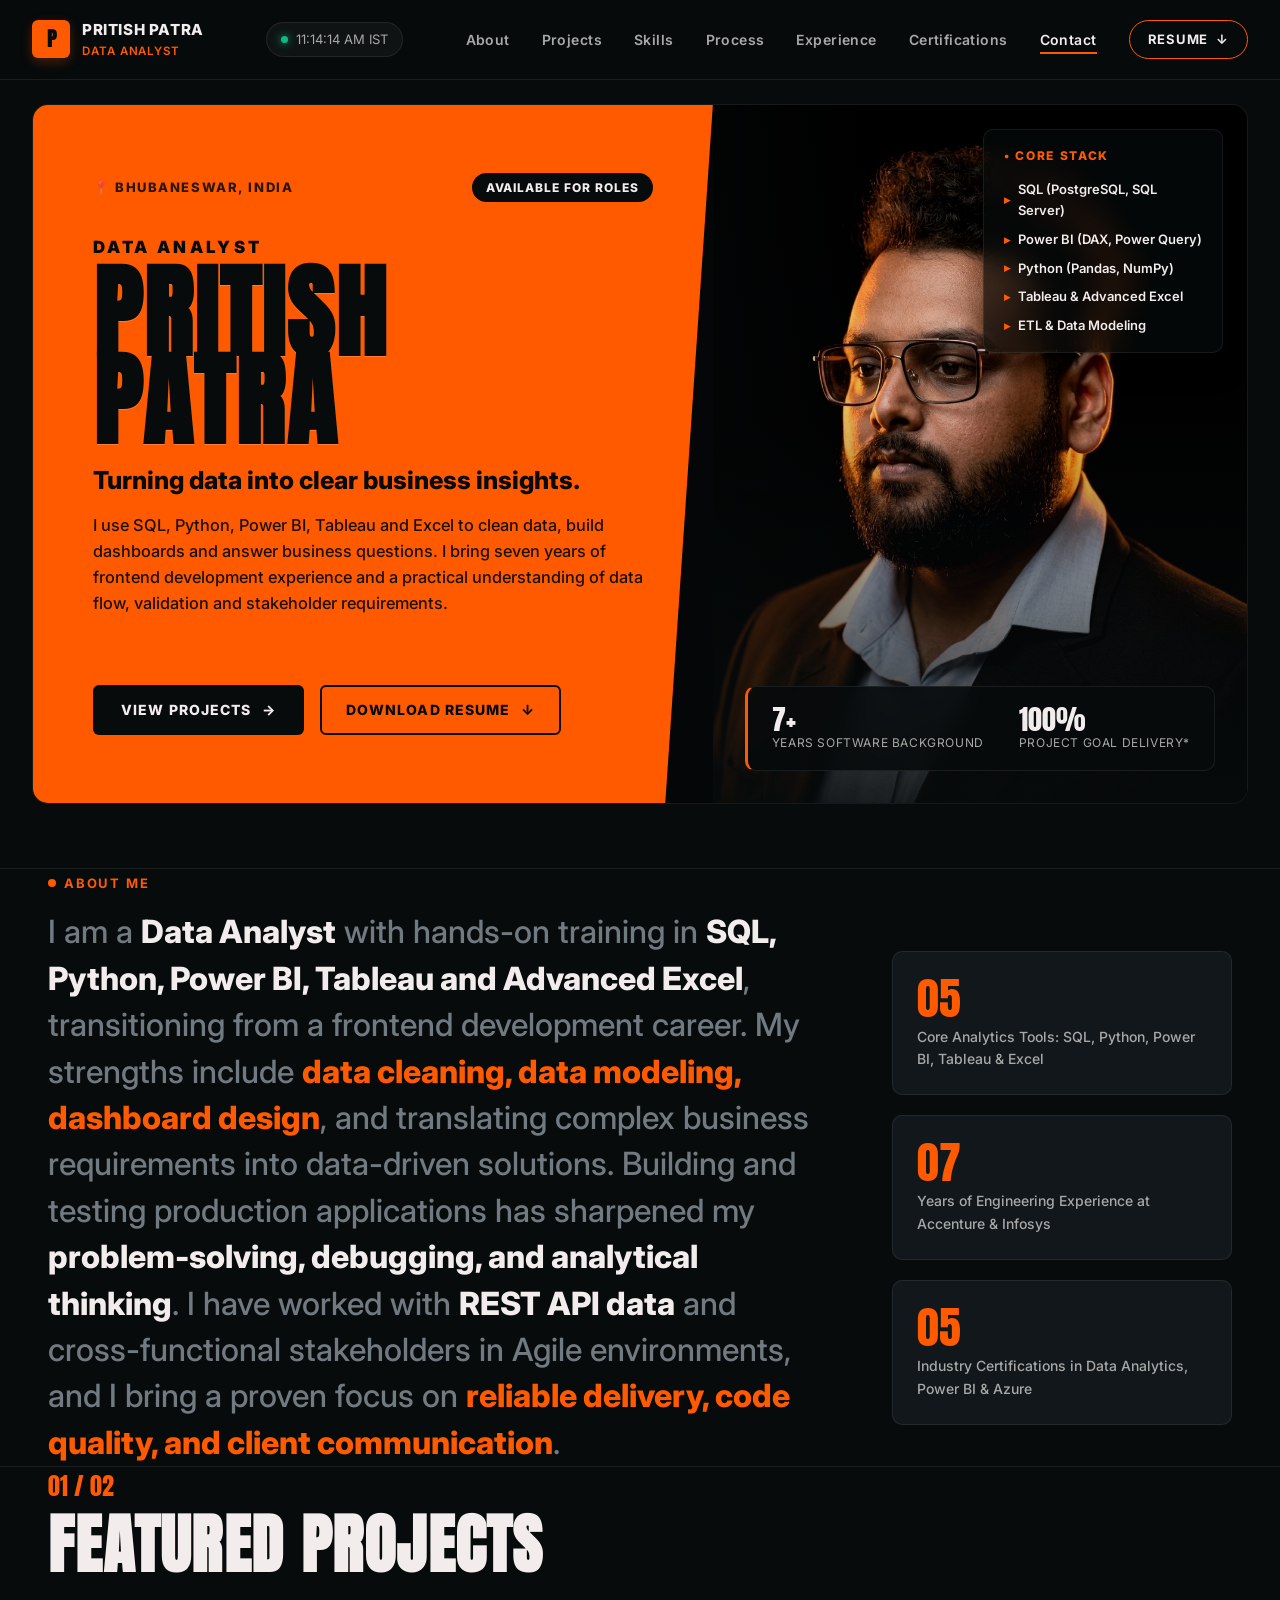
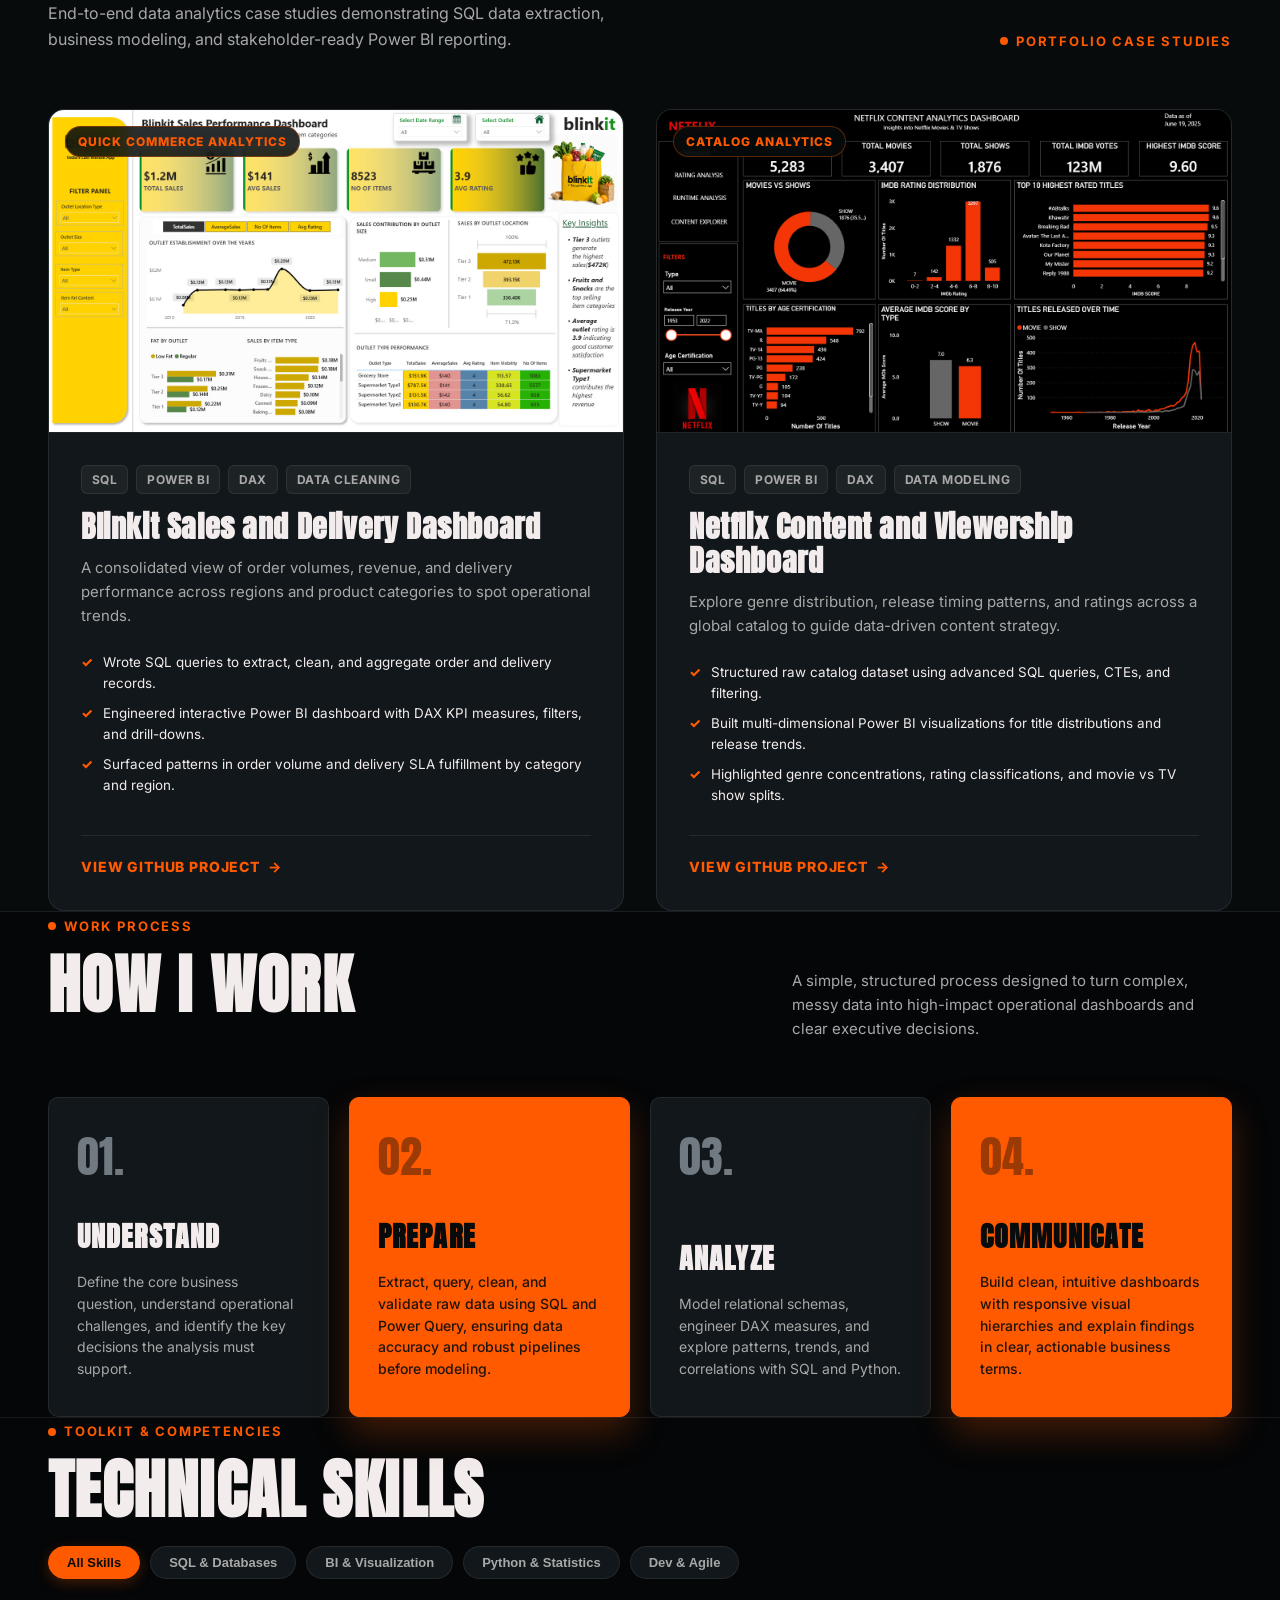
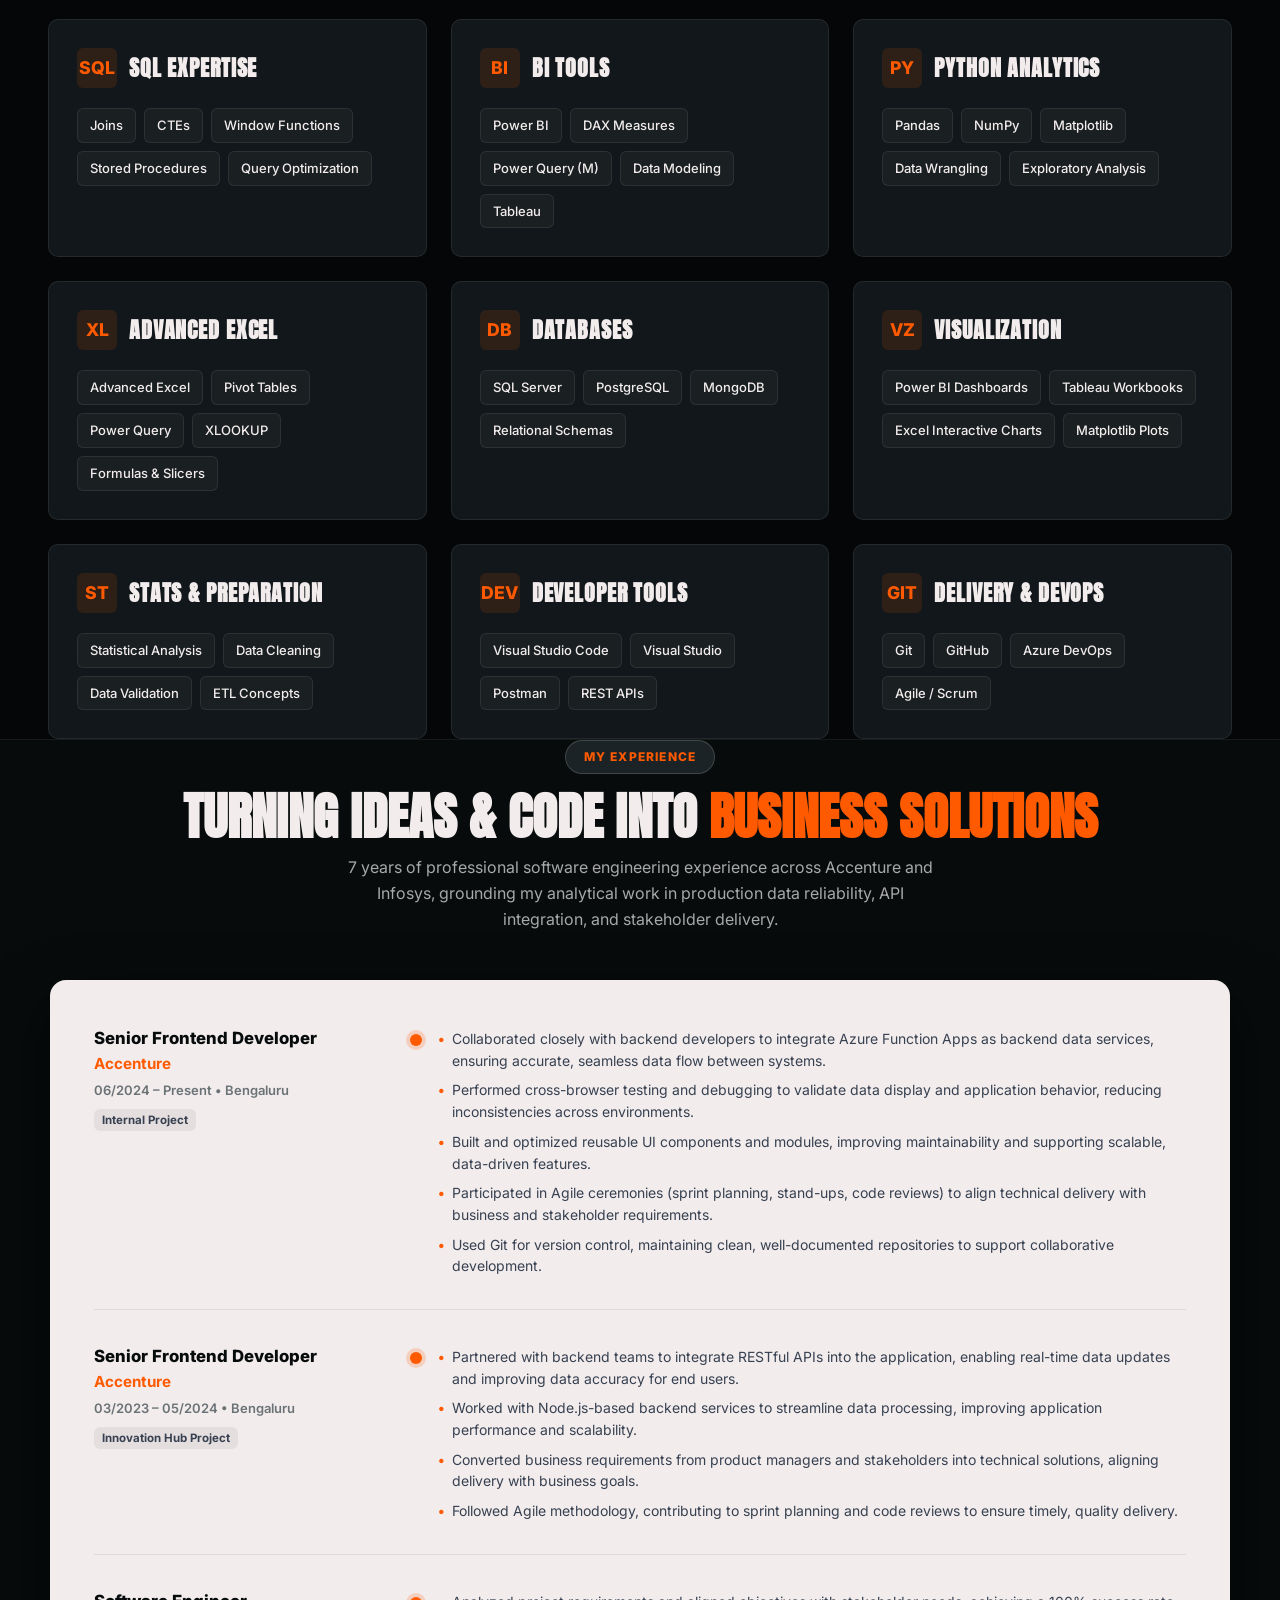
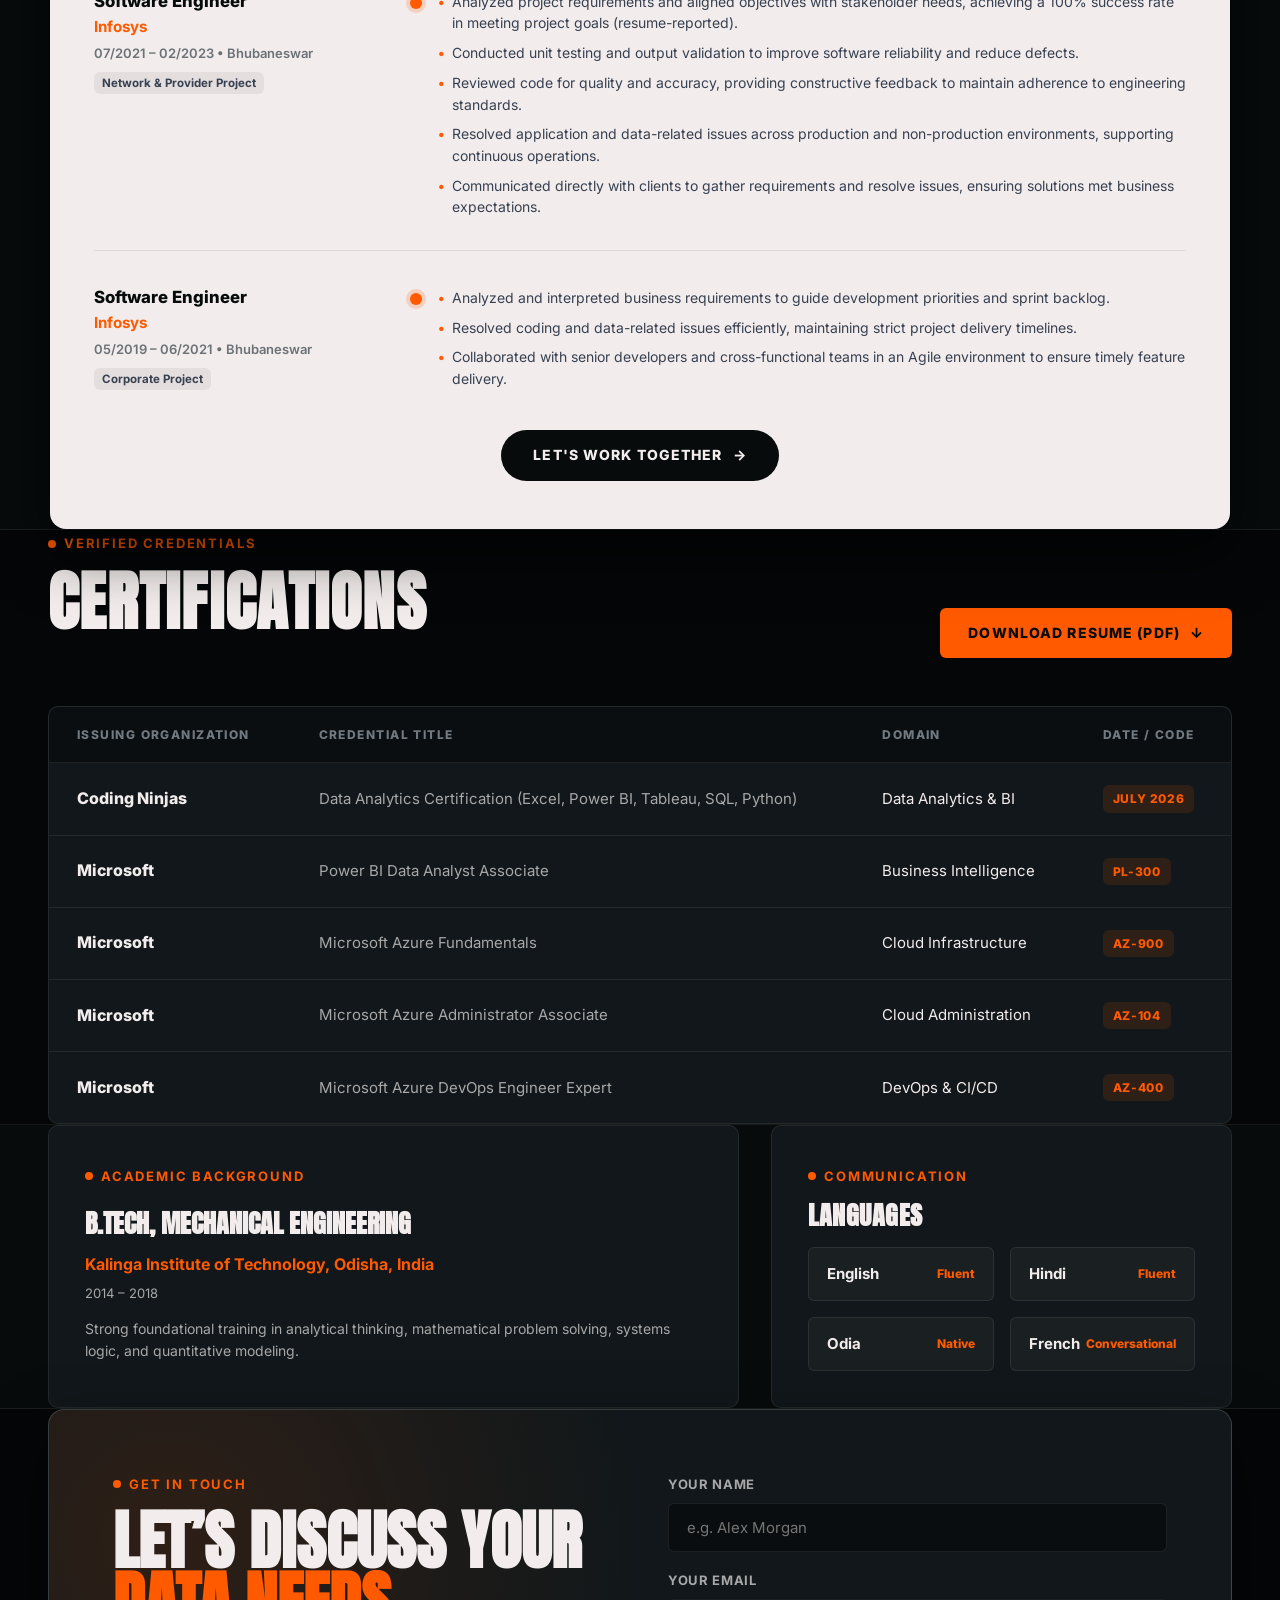
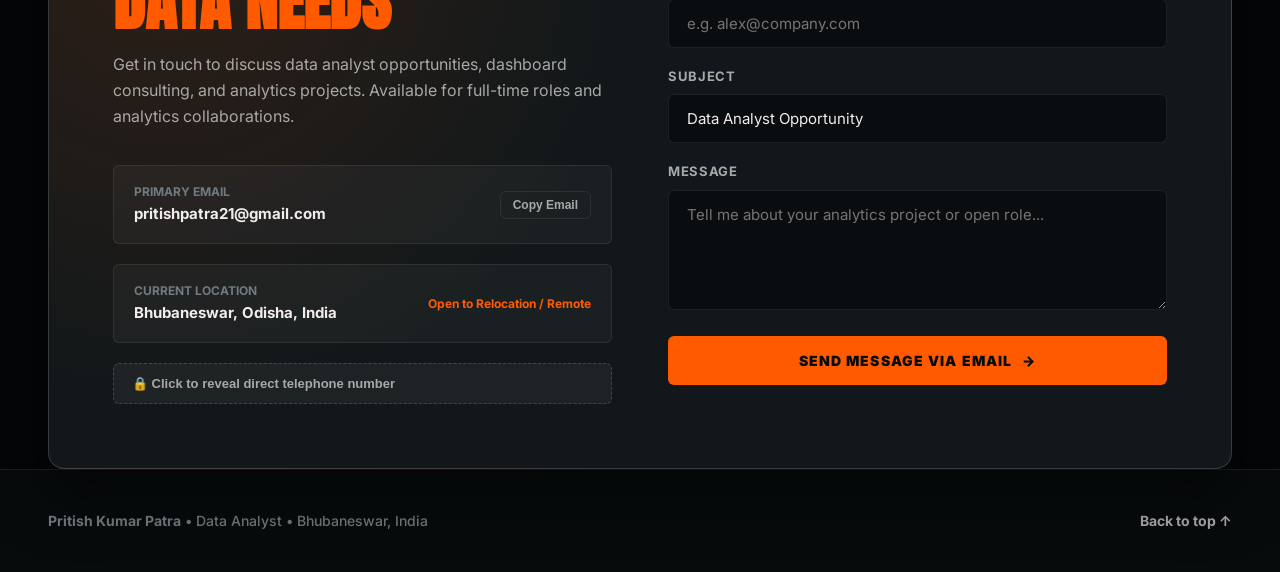
==== commit 7f9293c4: "New_Changes" ====
--- a/index.html
+++ b/index.html
@@ -1,27 +1,33 @@
 <!DOCTYPE html>
 <html lang="en">
+
 <head>
   <meta charset="UTF-8">
   <meta name="viewport" content="width=device-width, initial-scale=1.0">
   <title>Pritish Kumar Patra | Data Analyst Portfolio</title>
-  <meta name="description" content="Data Analyst with hands-on training in SQL, Python, Power BI, Tableau and Advanced Excel, transitioning from 7 years of software development. Explore analytics projects, skills, and resume.">
+  <meta name="description"
+    content="Data Analyst with hands-on training in SQL, Python, Power BI, Tableau and Advanced Excel, transitioning from 7 years of software development. Explore analytics projects, skills, and resume.">
   <meta name="author" content="Pritish Kumar Patra">
-  <meta name="keywords" content="Data Analyst, SQL, Power BI, Python, Tableau, Excel, Data Visualization, Bhubaneswar, Accenture, Infosys, Portfolio">
-  
+  <meta name="keywords"
+    content="Data Analyst, SQL, Power BI, Python, Tableau, Excel, Data Visualization, Bhubaneswar, Accenture, Infosys, Portfolio">
+
   <!-- Open Graph / Social Meta Tags -->
   <meta property="og:title" content="Pritish Kumar Patra | Data Analyst Portfolio">
-  <meta property="og:description" content="Turning data into clear business insights. SQL • Python • Power BI • Tableau • Advanced Excel.">
+  <meta property="og:description"
+    content="Turning data into clear business insights. SQL • Python • Power BI • Tableau • Advanced Excel.">
   <meta property="og:type" content="website">
   <meta property="og:image" content="assets/images/blinkit_dashboard.jpg">
 
   <!-- Google Fonts: Anton (Display Condensed) & Inter (Body) -->
   <link rel="preconnect" href="https://fonts.googleapis.com">
   <link rel="preconnect" href="https://fonts.gstatic.com" crossorigin>
-  <link href="https://fonts.googleapis.com/css2?family=Anton&family=Inter:wght@400;500;600;700;800;900&display=swap" rel="stylesheet">
+  <link href="https://fonts.googleapis.com/css2?family=Anton&family=Inter:wght@400;500;600;700;800;900&display=swap"
+    rel="stylesheet">
 
   <!-- Stylesheets -->
   <link rel="stylesheet" href="assets/css/main.css">
 </head>
+
 <body>
 
   <!-- Screen Reader Accessible Skip Link -->
@@ -32,8 +38,10 @@
     <div class="rail-line"></div>
     <span class="rail-vertical-text">PRITISH PATRA • DATA ANALYST</span>
     <div class="rail-actions">
-      <a href="mailto:pritishpatra21@gmail.com" class="rail-icon-btn" title="Email: pritishpatra21@gmail.com" aria-label="Send Email">✉</a>
-      <a href="Pritish_Kumar_Patra_Resume.pdf" download="Pritish_Kumar_Patra_Resume.pdf" class="rail-icon-btn" title="Download Resume PDF" aria-label="Download Resume">↓</a>
+      <a href="mailto:pritishpatra21@gmail.com" class="rail-icon-btn" title="Email: pritishpatra21@gmail.com"
+        aria-label="Send Email">✉</a>
+      <a href="Pritish_Kumar_Patra_Resume.pdf" download="Pritish_Kumar_Patra_Resume.pdf" class="rail-icon-btn"
+        title="Download Resume PDF" aria-label="Download Resume">↓</a>
     </div>
   </aside>
 
@@ -82,7 +90,8 @@
           <li><a href="#certifications" class="nav-link">Certifications</a></li>
           <li><a href="#contact" class="nav-link">Contact</a></li>
           <li>
-            <a href="Pritish_Kumar_Patra_Resume.pdf" download="Pritish_Kumar_Patra_Resume.pdf" class="nav-cta-btn" id="header-resume-btn">
+            <a href="Pritish_Kumar_Patra_Resume.pdf" download="Pritish_Kumar_Patra_Resume.pdf" class="nav-cta-btn"
+              id="header-resume-btn">
               Resume <span>↓</span>
             </a>
           </li>
@@ -113,10 +122,12 @@
     </ul>
 
     <div style="margin-top: auto; display: flex; flex-direction: column; gap: 14px;">
-      <a href="Pritish_Kumar_Patra_Resume.pdf" download="Pritish_Kumar_Patra_Resume.pdf" class="btn-primary-dark" style="background:var(--color-orange); color:var(--color-bg-black); text-align: center;">
+      <a href="Pritish_Kumar_Patra_Resume.pdf" download="Pritish_Kumar_Patra_Resume.pdf" class="btn-primary-dark"
+        style="background:var(--color-orange); color:var(--color-bg-black); text-align: center;">
         Download Resume (PDF) ↓
       </a>
-      <a href="mailto:pritishpatra21@gmail.com" class="btn-secondary-outline" style="border-color: var(--color-warm-white); color: var(--color-warm-white); text-align:center;">
+      <a href="mailto:pritishpatra21@gmail.com" class="btn-secondary-outline"
+        style="border-color: var(--color-warm-white); color: var(--color-warm-white); text-align:center;">
         Email Me
       </a>
     </div>
@@ -131,7 +142,7 @@
     <section class="hero-section" aria-label="Hero Section">
       <div class="container">
         <div class="hero-grid">
-          
+
           <!-- Left Column: High-Impact Orange Block -->
           <div class="hero-left-block">
             <div class="hero-meta-top">
@@ -144,7 +155,9 @@
               <h1 class="hero-giant-name">Pritish<br>Patra</h1>
               <p class="hero-headline">Turning data into clear business insights.</p>
               <p class="hero-desc">
-                I use SQL, Python, Power BI, Tableau and Excel to clean data, build dashboards and answer business questions. I bring seven years of frontend development experience and a practical understanding of data flow, validation and stakeholder requirements.
+                I use SQL, Python, Power BI, Tableau and Excel to clean data, build dashboards and answer business
+                questions. I bring seven years of frontend development experience and a practical understanding of data
+                flow, validation and stakeholder requirements.
               </p>
             </div>
 
@@ -152,7 +165,8 @@
               <a href="#projects" class="btn-primary-dark" id="hero-view-projects-btn">
                 View Projects <span>→</span>
               </a>
-              <a href="Pritish_Kumar_Patra_Resume.pdf" download="Pritish_Kumar_Patra_Resume.pdf" class="btn-secondary-outline" id="hero-download-resume-btn">
+              <a href="Pritish_Kumar_Patra_Resume.pdf" download="Pritish_Kumar_Patra_Resume.pdf"
+                class="btn-secondary-outline" id="hero-download-resume-btn">
                 Download Resume <span>↓</span>
               </a>
             </div>
@@ -161,7 +175,8 @@
           <!-- Right Column: Dramatic Editorial Portrait & Services Overlay -->
           <div class="hero-right-block">
             <div class="hero-portrait-wrap">
-              <img src="assets/images/pritish_patra_side_profile.jpg?v=4" alt="Pritish Kumar Patra - Data Analyst" class="hero-portrait-img">
+              <img src="assets/images/pritish_patra_side_profile.jpg?v=4" alt="Pritish Kumar Patra - Data Analyst"
+                class="hero-portrait-img">
               <div class="hero-portrait-overlay"></div>
             </div>
 
@@ -203,10 +218,15 @@
         <span class="section-label">About Me</span>
         <div class="about-editorial-wrap">
           <div class="about-statement">
-            I am a <strong>Data Analyst</strong> with hands-on training in <strong>SQL, Python, Power BI, Tableau and Advanced Excel</strong>, transitioning from a frontend development career. 
-            My strengths include <span class="highlight-orange">data cleaning, data modeling, dashboard design</span>, and translating complex business requirements into data-driven solutions. 
-            Building and testing production applications has sharpened my <strong>problem-solving, debugging, and analytical thinking</strong>. 
-            I have worked with <strong>REST API data</strong> and cross-functional stakeholders in Agile environments, and I bring a proven focus on <span class="highlight-orange">reliable delivery, code quality, and client communication</span>.
+            I am a <strong>Data Analyst</strong> with hands-on training in <strong>SQL, Python, Power BI, Tableau and
+              Advanced Excel</strong>, transitioning from a frontend development career.
+            My strengths include <span class="highlight-orange">data cleaning, data modeling, dashboard design</span>,
+            and translating complex business requirements into data-driven solutions.
+            Building and testing production applications has sharpened my <strong>problem-solving, debugging, and
+              analytical thinking</strong>.
+            I have worked with <strong>REST API data</strong> and cross-functional stakeholders in Agile environments,
+            and I bring a proven focus on <span class="highlight-orange">reliable delivery, code quality, and client
+              communication</span>.
           </div>
 
           <aside class="about-sidebar">
@@ -237,7 +257,8 @@
             <div class="projects-counter">01 / 02</div>
             <h2 class="section-heading">Featured Projects</h2>
             <p style="color:var(--color-text-muted); max-width: 560px;">
-              End-to-end data analytics case studies demonstrating SQL data extraction, business modeling, and stakeholder-ready Power BI reporting.
+              End-to-end data analytics case studies demonstrating SQL data extraction, business modeling, and
+              stakeholder-ready Power BI reporting.
             </p>
           </div>
           <div>
@@ -246,11 +267,12 @@
         </div>
 
         <div class="projects-grid">
-          
+
           <!-- PROJECT 1: Blinkit Sales & Delivery Dashboard -->
           <article class="project-card" id="project-card-blinkit">
             <div class="project-thumbnail-wrap">
-              <img src="assets/images/blinkit_dashboard.jpg" alt="Blinkit Sales and Delivery Power BI Dashboard Preview" class="project-thumbnail" loading="lazy">
+              <img src="assets/images/blinkit-dashboard.jpg" alt="Blinkit Sales and Delivery Power BI Dashboard Preview"
+                class="project-thumbnail" loading="lazy">
               <span class="project-badge-pill">Quick Commerce Analytics</span>
             </div>
             <div class="project-body">
@@ -262,7 +284,8 @@
               </div>
               <h3 class="project-title">Blinkit Sales and Delivery Dashboard</h3>
               <p class="project-desc">
-                A consolidated view of order volumes, revenue, and delivery performance across regions and product categories to spot operational trends.
+                A consolidated view of order volumes, revenue, and delivery performance across regions and product
+                categories to spot operational trends.
               </p>
               <ul class="project-highlights-list">
                 <li>Wrote SQL queries to extract, clean, and aggregate order and delivery records.</li>
@@ -270,12 +293,10 @@
                 <li>Surfaced patterns in order volume and delivery SLA fulfillment by category and region.</li>
               </ul>
               <div class="project-footer-actions">
-                <a href="projects/blinkit-sales-delivery/index.html" class="btn-card-link" id="link-blinkit-case-study">
-                  Explore Case Study <span>→</span>
+                <a href="https://github.com/PritishPatra2105/portfolio/tree/main/projects" class="btn-card-link"
+                  id="link-blinkit-case-study" target="_blank" rel="noopener noreferrer">
+                  View GitHub Project <span>→</span>
                 </a>
-                <button class="btn-preview-modal" data-lightbox-src="assets/images/blinkit_dashboard.jpg" data-lightbox-title="Blinkit Quick Commerce Performance Dashboard">
-                  Preview Dashboard 🔍
-                </button>
               </div>
             </div>
           </article>
@@ -283,7 +304,9 @@
           <!-- PROJECT 2: Netflix Content & Viewership Dashboard -->
           <article class="project-card" id="project-card-netflix">
             <div class="project-thumbnail-wrap">
-              <img src="assets/images/netflix_dashboard.jpg" alt="Netflix Content and Viewership Power BI Dashboard Preview" class="project-thumbnail" loading="lazy">
+              <img src="assets/images/NETFLIX_DASHBOARD.png"
+                alt="Netflix Content and Viewership Power BI Dashboard Preview" class="project-thumbnail"
+                loading="lazy">
               <span class="project-badge-pill">Catalog Analytics</span>
             </div>
             <div class="project-body">
@@ -295,7 +318,8 @@
               </div>
               <h3 class="project-title">Netflix Content and Viewership Dashboard</h3>
               <p class="project-desc">
-                Explore genre distribution, release timing patterns, and ratings across a global catalog to guide data-driven content strategy.
+                Explore genre distribution, release timing patterns, and ratings across a global catalog to guide
+                data-driven content strategy.
               </p>
               <ul class="project-highlights-list">
                 <li>Structured raw catalog dataset using advanced SQL queries, CTEs, and filtering.</li>
@@ -303,12 +327,10 @@
                 <li>Highlighted genre concentrations, rating classifications, and movie vs TV show splits.</li>
               </ul>
               <div class="project-footer-actions">
-                <a href="projects/netflix-content/index.html" class="btn-card-link" id="link-netflix-case-study">
-                  Explore Case Study <span>→</span>
+                <a href="https://github.com/PritishPatra2105/portfolio/tree/main/projects" class="btn-card-link"
+                  id="link-blinkit-case-study" target="_blank" rel="noopener noreferrer">
+                  View GitHub Project <span>→</span>
                 </a>
-                <button class="btn-preview-modal" data-lightbox-src="assets/images/netflix_dashboard.jpg" data-lightbox-title="Netflix Content Catalog & Release Analysis Dashboard">
-                  Preview Dashboard 🔍
-                </button>
               </div>
             </div>
           </article>
@@ -328,19 +350,21 @@
             <h2 class="section-heading">How I Work</h2>
           </div>
           <p class="process-subtitle">
-            A simple, structured process designed to turn complex, messy data into high-impact operational dashboards and clear executive decisions.
+            A simple, structured process designed to turn complex, messy data into high-impact operational dashboards
+            and clear executive decisions.
           </p>
         </div>
 
         <div class="process-grid">
-          
+
           <!-- Step 1: Understand -->
           <div class="process-card">
             <div class="process-step-num">01.</div>
             <div>
               <h3 class="process-card-title">Understand</h3>
               <p class="process-card-desc">
-                Define the core business question, understand operational challenges, and identify the key decisions the analysis must support.
+                Define the core business question, understand operational challenges, and identify the key decisions the
+                analysis must support.
               </p>
             </div>
           </div>
@@ -351,7 +375,8 @@
             <div>
               <h3 class="process-card-title">Prepare</h3>
               <p class="process-card-desc">
-                Extract, query, clean, and validate raw data using SQL and Power Query, ensuring data accuracy and robust pipelines before modeling.
+                Extract, query, clean, and validate raw data using SQL and Power Query, ensuring data accuracy and
+                robust pipelines before modeling.
               </p>
             </div>
           </div>
@@ -362,18 +387,20 @@
             <div>
               <h3 class="process-card-title">Analyze</h3>
               <p class="process-card-desc">
-                Model relational schemas, engineer DAX measures, and explore patterns, trends, and correlations with SQL and Python.
+                Model relational schemas, engineer DAX measures, and explore patterns, trends, and correlations with SQL
+                and Python.
               </p>
             </div>
           </div>
 
           <!-- Step 4: Communicate -->
-          <div class="process-card">
+          <div class="process-card highlight-card">
             <div class="process-step-num">04.</div>
             <div>
               <h3 class="process-card-title">Communicate</h3>
               <p class="process-card-desc">
-                Build clean, intuitive dashboards with responsive visual hierarchies and explain findings in clear, actionable business terms.
+                Build clean, intuitive dashboards with responsive visual hierarchies and explain findings in clear,
+                actionable business terms.
               </p>
             </div>
           </div>
@@ -394,13 +421,15 @@
         <div class="skills-filter-bar" role="tablist" aria-label="Skill categories filter">
           <button class="skills-tab-btn active" data-filter="all" role="tab" aria-selected="true">All Skills</button>
           <button class="skills-tab-btn" data-filter="sql-db" role="tab" aria-selected="false">SQL & Databases</button>
-          <button class="skills-tab-btn" data-filter="bi-viz" role="tab" aria-selected="false">BI & Visualization</button>
-          <button class="skills-tab-btn" data-filter="python-stats" role="tab" aria-selected="false">Python & Statistics</button>
+          <button class="skills-tab-btn" data-filter="bi-viz" role="tab" aria-selected="false">BI &
+            Visualization</button>
+          <button class="skills-tab-btn" data-filter="python-stats" role="tab" aria-selected="false">Python &
+            Statistics</button>
           <button class="skills-tab-btn" data-filter="devops" role="tab" aria-selected="false">Dev & Agile</button>
         </div>
 
         <div class="skills-grid">
-          
+
           <!-- SQL -->
           <div class="skill-category-card" data-category="sql-db" data-is-core="true">
             <div class="skill-card-head">
@@ -545,14 +574,15 @@
             <div class="exp-pill-badge">My Experience</div>
             <h2 class="exp-title">Turning Ideas & Code into <span>Business Solutions</span></h2>
             <p style="color:var(--color-text-muted); max-width: 600px; margin: 0 auto;">
-              7 years of professional software engineering experience across Accenture and Infosys, grounding my analytical work in production data reliability, API integration, and stakeholder delivery.
+              7 years of professional software engineering experience across Accenture and Infosys, grounding my
+              analytical work in production data reliability, API integration, and stakeholder delivery.
             </p>
           </div>
 
           <!-- The Signature Elevated Light Card from Inspiration Screenshot -->
           <div class="exp-timeline-card">
             <div class="exp-timeline-list">
-              
+
               <!-- Role 1: Accenture Senior Frontend Developer (Recent) -->
               <div class="exp-timeline-item">
                 <div class="exp-item-left">
@@ -565,11 +595,16 @@
                   <div class="exp-dot-indicator" aria-hidden="true"></div>
                   <div class="exp-item-details">
                     <ul>
-                      <li>Collaborated closely with backend developers to integrate Azure Function Apps as backend data services, ensuring accurate, seamless data flow between systems.</li>
-                      <li>Performed cross-browser testing and debugging to validate data display and application behavior, reducing inconsistencies across environments.</li>
-                      <li>Built and optimized reusable UI components and modules, improving maintainability and supporting scalable, data-driven features.</li>
-                      <li>Participated in Agile ceremonies (sprint planning, stand-ups, code reviews) to align technical delivery with business and stakeholder requirements.</li>
-                      <li>Used Git for version control, maintaining clean, well-documented repositories to support collaborative development.</li>
+                      <li>Collaborated closely with backend developers to integrate Azure Function Apps as backend data
+                        services, ensuring accurate, seamless data flow between systems.</li>
+                      <li>Performed cross-browser testing and debugging to validate data display and application
+                        behavior, reducing inconsistencies across environments.</li>
+                      <li>Built and optimized reusable UI components and modules, improving maintainability and
+                        supporting scalable, data-driven features.</li>
+                      <li>Participated in Agile ceremonies (sprint planning, stand-ups, code reviews) to align technical
+                        delivery with business and stakeholder requirements.</li>
+                      <li>Used Git for version control, maintaining clean, well-documented repositories to support
+                        collaborative development.</li>
                     </ul>
                   </div>
                 </div>
@@ -587,10 +622,14 @@
                   <div class="exp-dot-indicator" aria-hidden="true"></div>
                   <div class="exp-item-details">
                     <ul>
-                      <li>Partnered with backend teams to integrate RESTful APIs into the application, enabling real-time data updates and improving data accuracy for end users.</li>
-                      <li>Worked with Node.js-based backend services to streamline data processing, improving application performance and scalability.</li>
-                      <li>Converted business requirements from product managers and stakeholders into technical solutions, aligning delivery with business goals.</li>
-                      <li>Followed Agile methodology, contributing to sprint planning and code reviews to ensure timely, quality delivery.</li>
+                      <li>Partnered with backend teams to integrate RESTful APIs into the application, enabling
+                        real-time data updates and improving data accuracy for end users.</li>
+                      <li>Worked with Node.js-based backend services to streamline data processing, improving
+                        application performance and scalability.</li>
+                      <li>Converted business requirements from product managers and stakeholders into technical
+                        solutions, aligning delivery with business goals.</li>
+                      <li>Followed Agile methodology, contributing to sprint planning and code reviews to ensure timely,
+                        quality delivery.</li>
                     </ul>
                   </div>
                 </div>
@@ -608,11 +647,16 @@
                   <div class="exp-dot-indicator" aria-hidden="true"></div>
                   <div class="exp-item-details">
                     <ul>
-                      <li>Analyzed project requirements and aligned objectives with stakeholder needs, achieving a 100% success rate in meeting project goals (resume-reported).</li>
-                      <li>Conducted unit testing and output validation to improve software reliability and reduce defects.</li>
-                      <li>Reviewed code for quality and accuracy, providing constructive feedback to maintain adherence to engineering standards.</li>
-                      <li>Resolved application and data-related issues across production and non-production environments, supporting continuous operations.</li>
-                      <li>Communicated directly with clients to gather requirements and resolve issues, ensuring solutions met business expectations.</li>
+                      <li>Analyzed project requirements and aligned objectives with stakeholder needs, achieving a 100%
+                        success rate in meeting project goals (resume-reported).</li>
+                      <li>Conducted unit testing and output validation to improve software reliability and reduce
+                        defects.</li>
+                      <li>Reviewed code for quality and accuracy, providing constructive feedback to maintain adherence
+                        to engineering standards.</li>
+                      <li>Resolved application and data-related issues across production and non-production
+                        environments, supporting continuous operations.</li>
+                      <li>Communicated directly with clients to gather requirements and resolve issues, ensuring
+                        solutions met business expectations.</li>
                     </ul>
                   </div>
                 </div>
@@ -630,9 +674,12 @@
                   <div class="exp-dot-indicator" aria-hidden="true"></div>
                   <div class="exp-item-details">
                     <ul>
-                      <li>Analyzed and interpreted business requirements to guide development priorities and sprint backlog.</li>
-                      <li>Resolved coding and data-related issues efficiently, maintaining strict project delivery timelines.</li>
-                      <li>Collaborated with senior developers and cross-functional teams in an Agile environment to ensure timely feature delivery.</li>
+                      <li>Analyzed and interpreted business requirements to guide development priorities and sprint
+                        backlog.</li>
+                      <li>Resolved coding and data-related issues efficiently, maintaining strict project delivery
+                        timelines.</li>
+                      <li>Collaborated with senior developers and cross-functional teams in an Agile environment to
+                        ensure timely feature delivery.</li>
                     </ul>
                   </div>
                 </div>
@@ -662,7 +709,8 @@
             <span class="section-label">Verified Credentials</span>
             <h2 class="section-heading">Certifications</h2>
           </div>
-          <a href="Pritish_Kumar_Patra_Resume.pdf" download="Pritish_Kumar_Patra_Resume.pdf" class="btn-primary-dark" style="background:var(--color-orange); color:var(--color-bg-black);">
+          <a href="Pritish_Kumar_Patra_Resume.pdf" download="Pritish_Kumar_Patra_Resume.pdf" class="btn-primary-dark"
+            style="background:var(--color-orange); color:var(--color-bg-black);">
             Download Resume (PDF) <span>↓</span>
           </a>
         </div>
@@ -680,7 +728,8 @@
             <tbody>
               <tr>
                 <td><span class="award-org">Coding Ninjas</span></td>
-                <td><span class="award-title-cell">Data Analytics Certification (Excel, Power BI, Tableau, SQL, Python)</span></td>
+                <td><span class="award-title-cell">Data Analytics Certification (Excel, Power BI, Tableau, SQL,
+                    Python)</span></td>
                 <td>Data Analytics & BI</td>
                 <td><span class="award-badge-status">July 2026</span></td>
               </tr>
@@ -720,7 +769,7 @@
     <section id="education" class="edu-lang-section" aria-label="Education and Languages">
       <div class="container">
         <div class="edu-lang-grid">
-          
+
           <!-- Education Card -->
           <div class="edu-card">
             <span class="section-label">Academic Background</span>
@@ -728,7 +777,8 @@
             <p class="edu-inst">Kalinga Institute of Technology, Odisha, India</p>
             <p class="edu-period">2014 – 2018</p>
             <p style="color:var(--color-text-muted); font-size: 0.875rem; margin-top: 14px; line-height: 1.6;">
-              Strong foundational training in analytical thinking, mathematical problem solving, systems logic, and quantitative modeling.
+              Strong foundational training in analytical thinking, mathematical problem solving, systems logic, and
+              quantitative modeling.
             </p>
           </div>
 
@@ -766,22 +816,24 @@
     <section id="contact" class="contact-section" aria-label="Contact Section">
       <div class="container">
         <div class="contact-card-main">
-          
+
           <!-- Contact Left Column -->
           <div class="contact-info-col">
             <span class="section-label">Get in Touch</span>
             <h2 class="contact-headline">Let’s discuss your <span>data needs</span></h2>
             <p class="contact-subtext">
-              Get in touch to discuss data analyst opportunities, dashboard consulting, and analytics projects. Available for full-time roles and analytics collaborations.
+              Get in touch to discuss data analyst opportunities, dashboard consulting, and analytics projects.
+              Available for full-time roles and analytics collaborations.
             </p>
 
             <div class="contact-direct-items">
-              
+
               <!-- Direct Email Box -->
               <div class="direct-link-box">
                 <div>
                   <span class="direct-box-label">Primary Email</span>
-                  <a href="mailto:pritishpatra21@gmail.com" class="direct-box-val" style="color:var(--color-warm-white); text-decoration:none;">
+                  <a href="mailto:pritishpatra21@gmail.com" class="direct-box-val"
+                    style="color:var(--color-warm-white); text-decoration:none;">
                     pritishpatra21@gmail.com
                   </a>
                 </div>
@@ -796,7 +848,8 @@
                   <span class="direct-box-label">Current Location</span>
                   <span class="direct-box-val">Bhubaneswar, Odisha, India</span>
                 </div>
-                <span style="font-size:0.75rem; color:var(--color-orange); font-weight:700;">Open to Relocation / Remote</span>
+                <span style="font-size:0.75rem; color:var(--color-orange); font-weight:700;">Open to Relocation /
+                  Remote</span>
               </div>
 
               <!-- Reveal Phone Button (PRD Privacy Rule: default off, retained in inventory) -->
@@ -822,12 +875,14 @@
 
               <div class="form-group">
                 <label for="form-subject" class="form-label">Subject</label>
-                <input type="text" id="form-subject" class="form-input" placeholder="Data Analyst Opportunity / Inquiry" value="Data Analyst Opportunity">
+                <input type="text" id="form-subject" class="form-input" placeholder="Data Analyst Opportunity / Inquiry"
+                  value="Data Analyst Opportunity">
               </div>
 
               <div class="form-group">
                 <label for="form-message" class="form-label">Message</label>
-                <textarea id="form-message" class="form-textarea" placeholder="Tell me about your analytics project or open role..." required></textarea>
+                <textarea id="form-message" class="form-textarea"
+                  placeholder="Tell me about your analytics project or open role..." required></textarea>
               </div>
 
               <button type="submit" class="btn-send-message" id="submit-contact-btn">
@@ -859,7 +914,8 @@
   <!-- ==========================================================================
        INTERACTIVE LIGHTBOX MODAL FOR DASHBOARDS
        ========================================================================== -->
-  <div id="dashboard-modal" class="image-modal" role="dialog" aria-modal="true" aria-hidden="true" aria-labelledby="modal-title">
+  <div id="dashboard-modal" class="image-modal" role="dialog" aria-modal="true" aria-hidden="true"
+    aria-labelledby="modal-title">
     <div class="modal-content-wrap">
       <div class="modal-header">
         <h4 id="modal-title" class="modal-title">Dashboard Preview</h4>
@@ -875,4 +931,5 @@
   <!-- JavaScript -->
   <script src="assets/js/main.js"></script>
 </body>
-</html>
+
+</html>
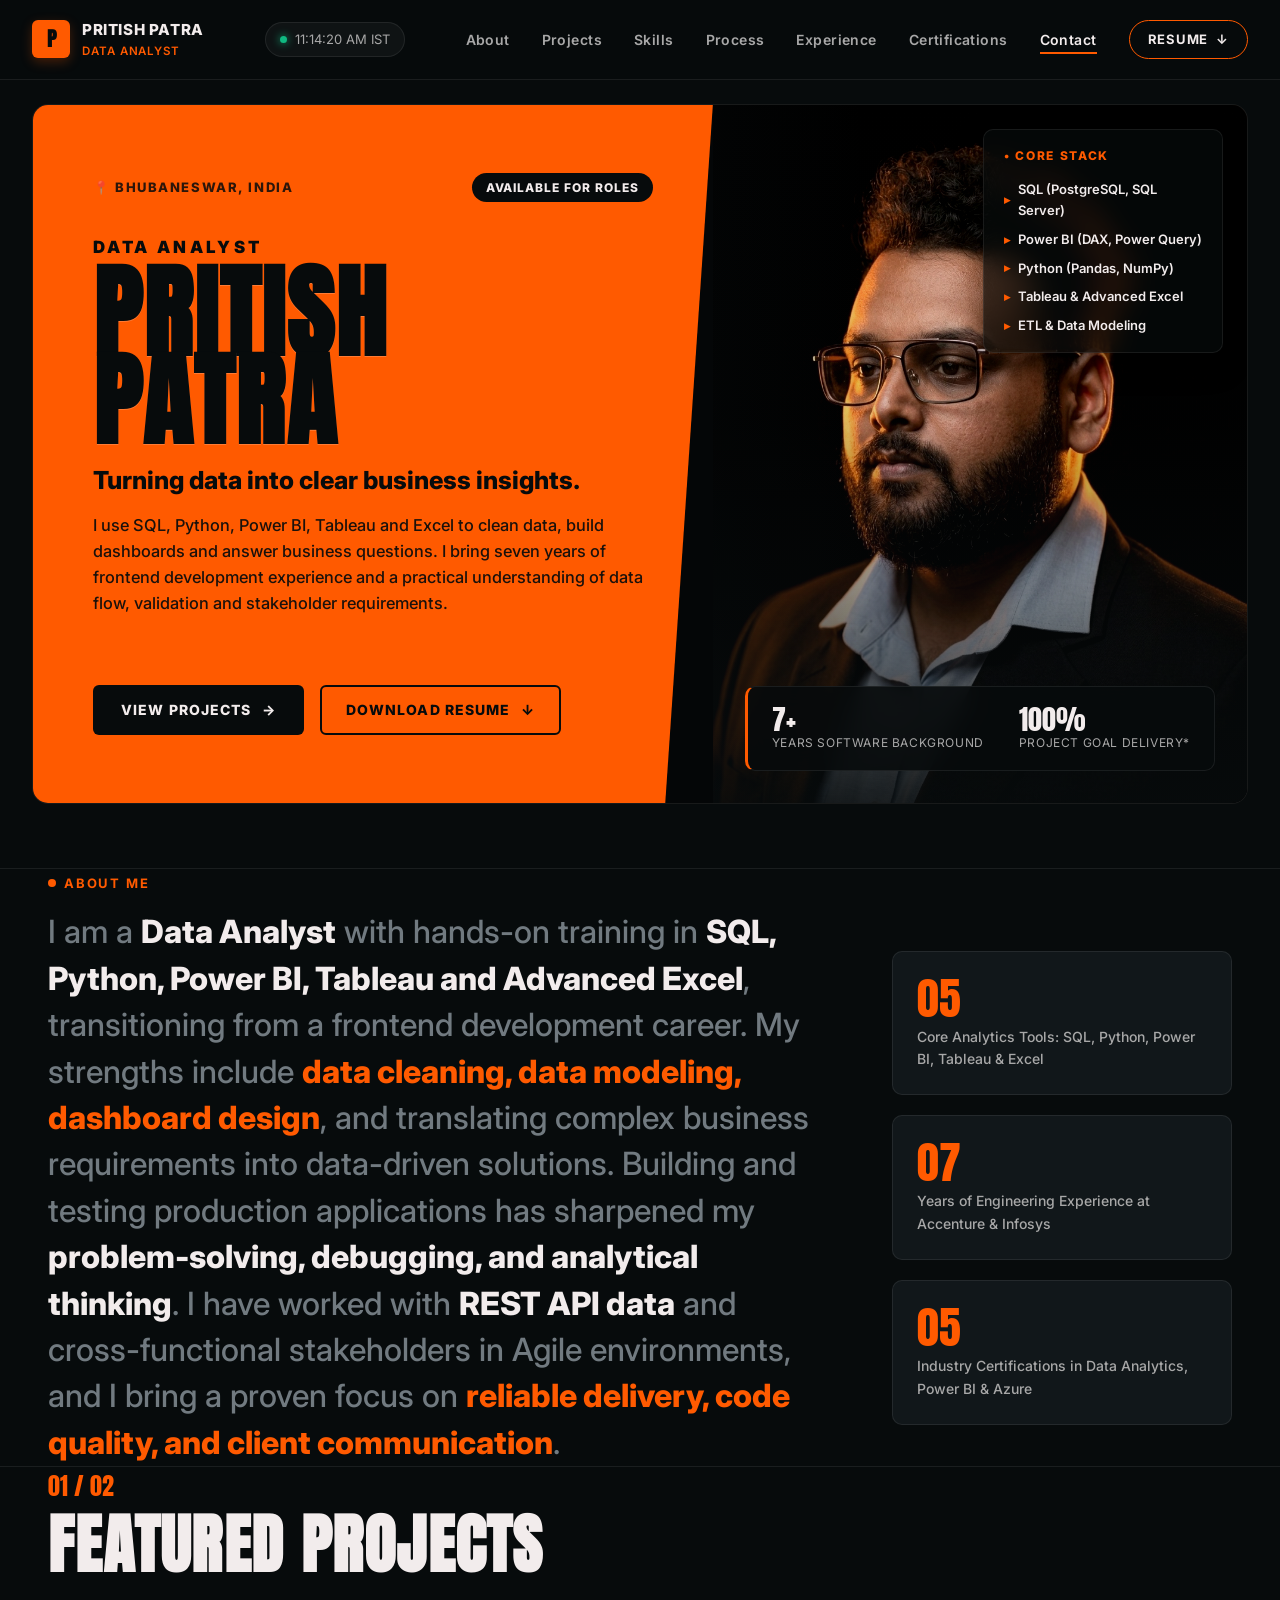
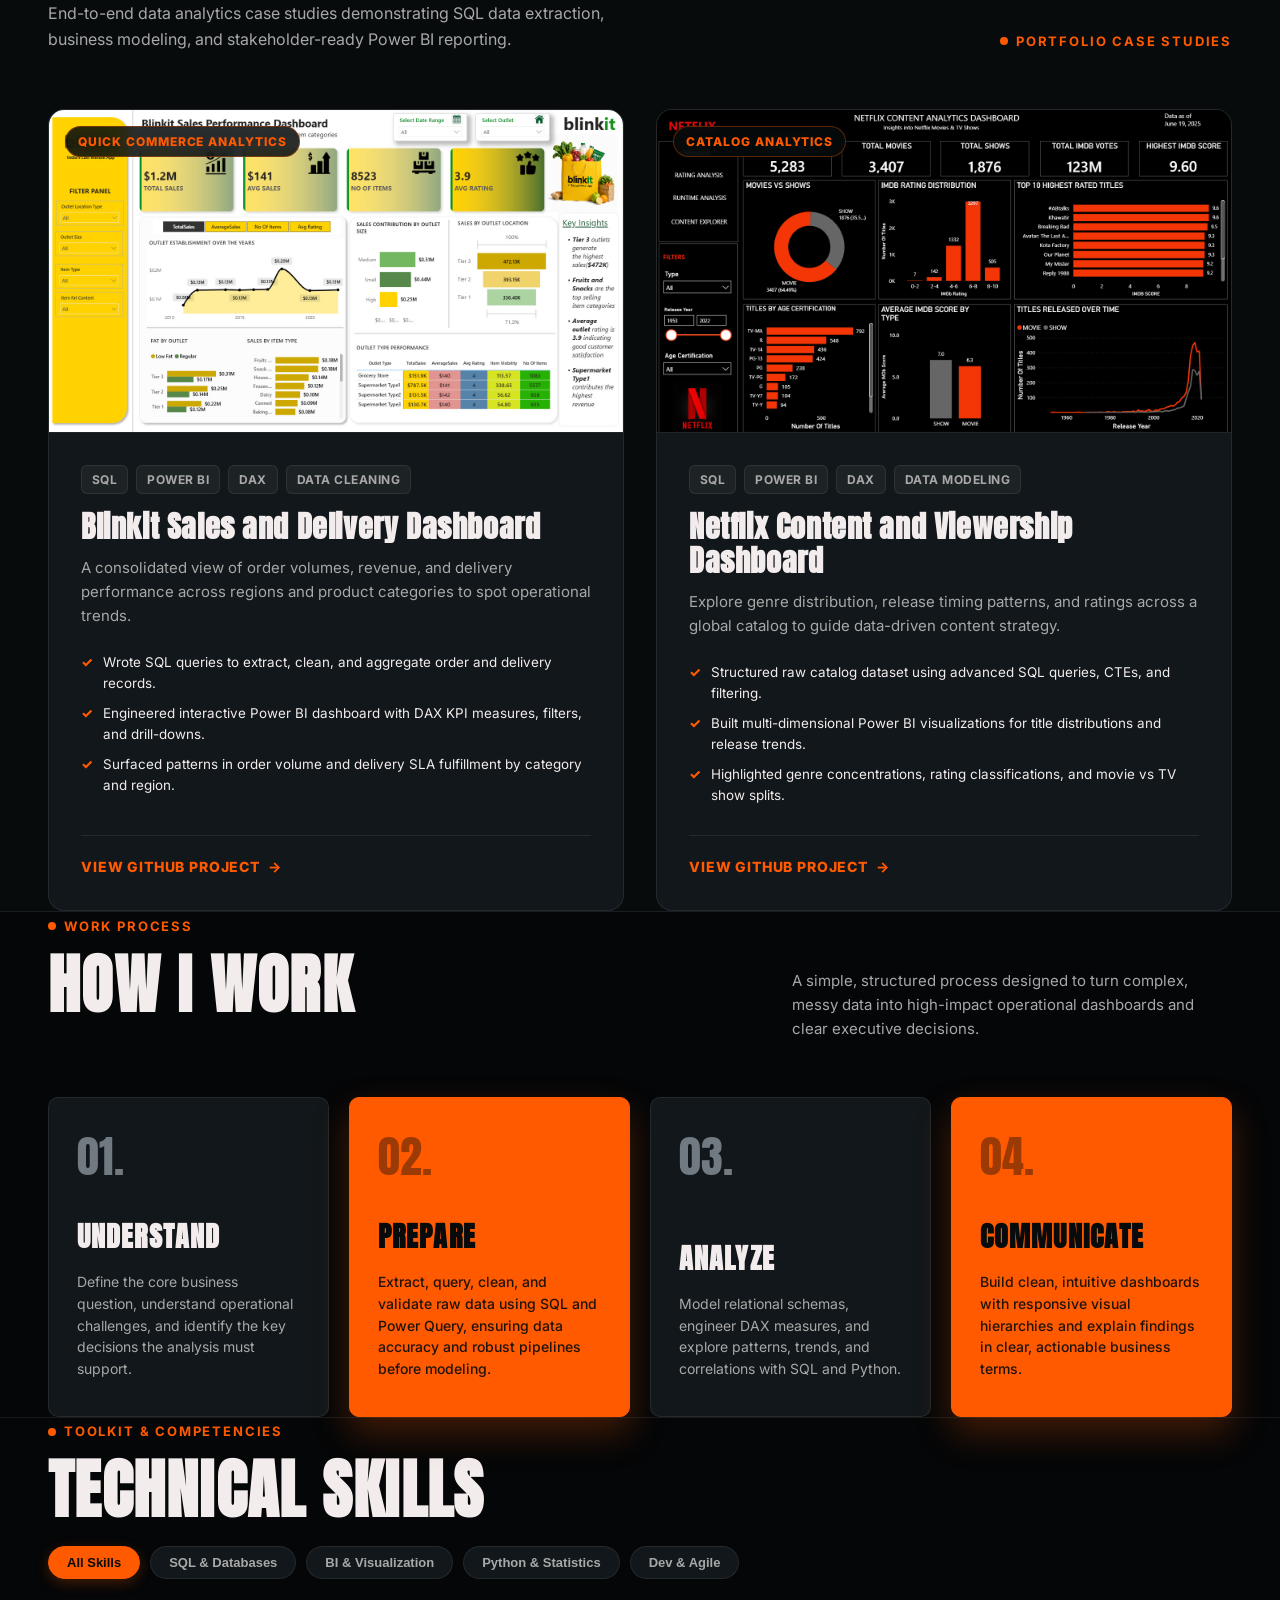
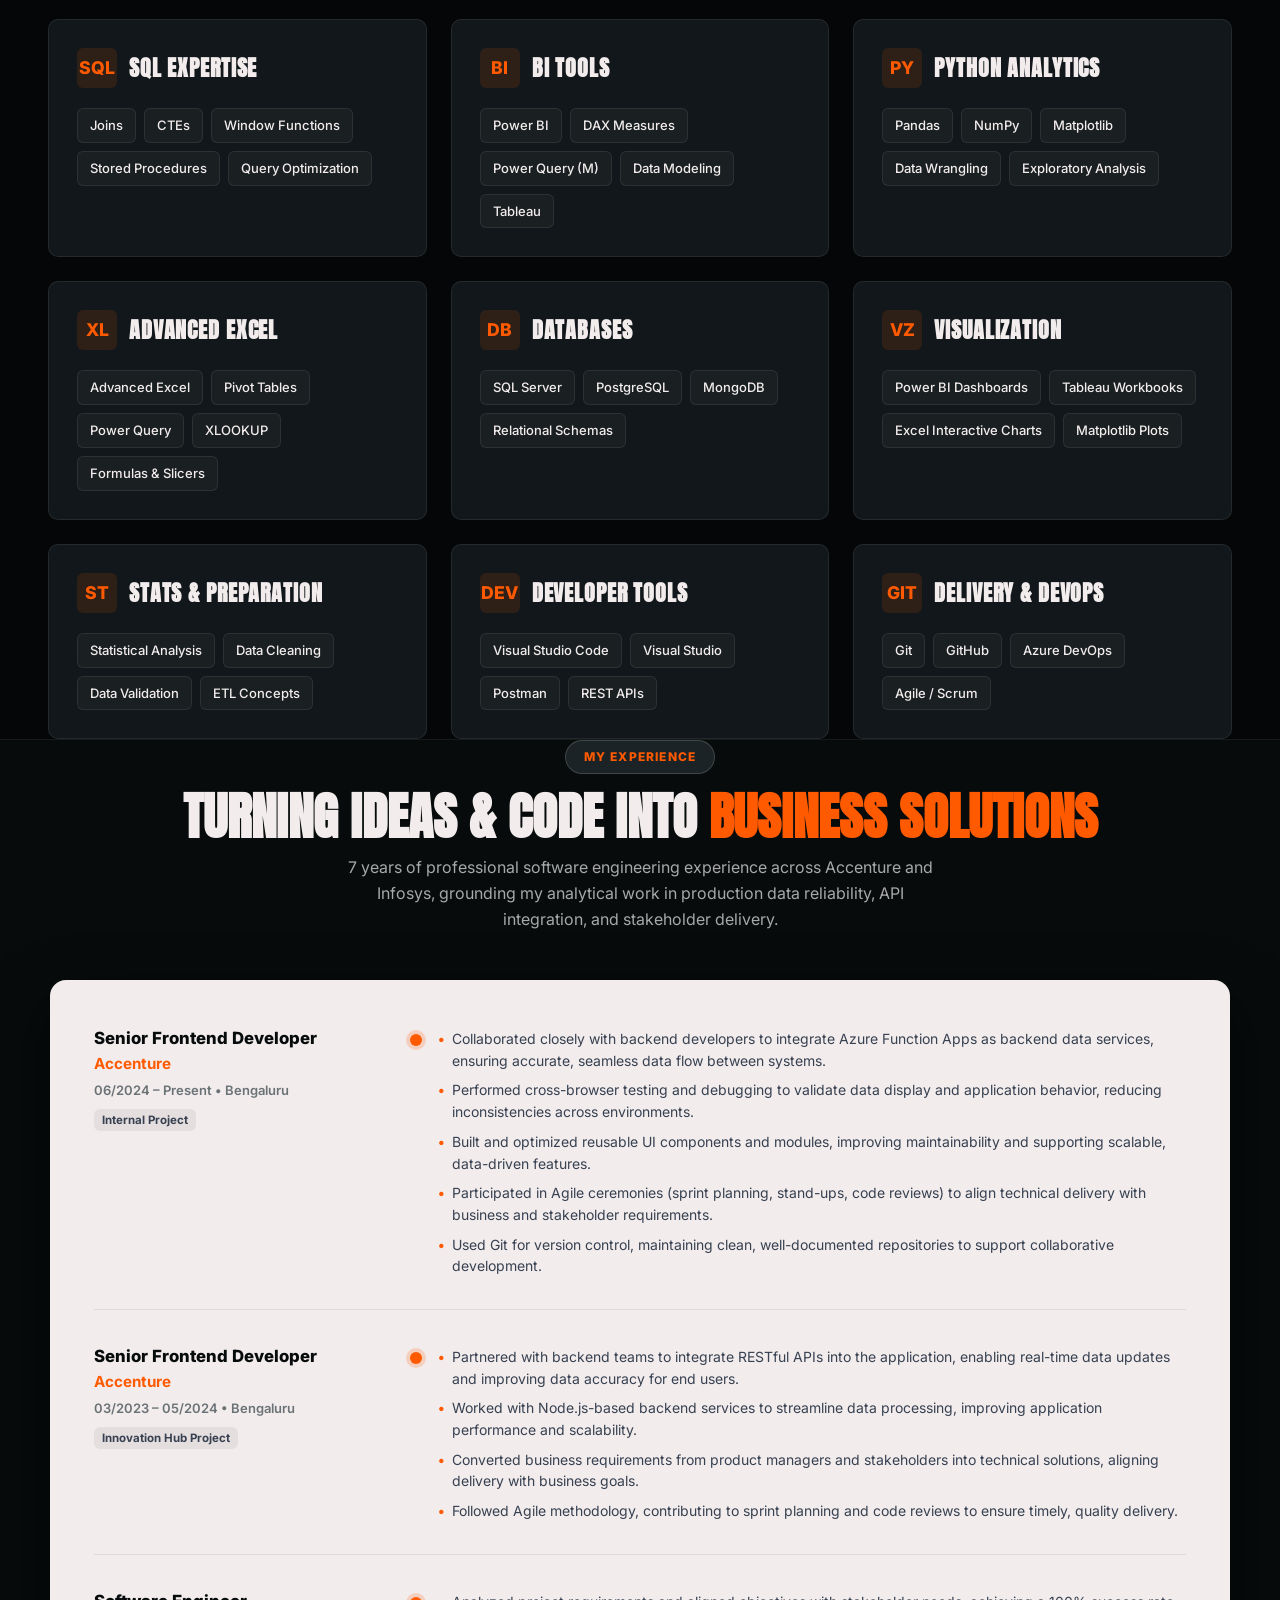
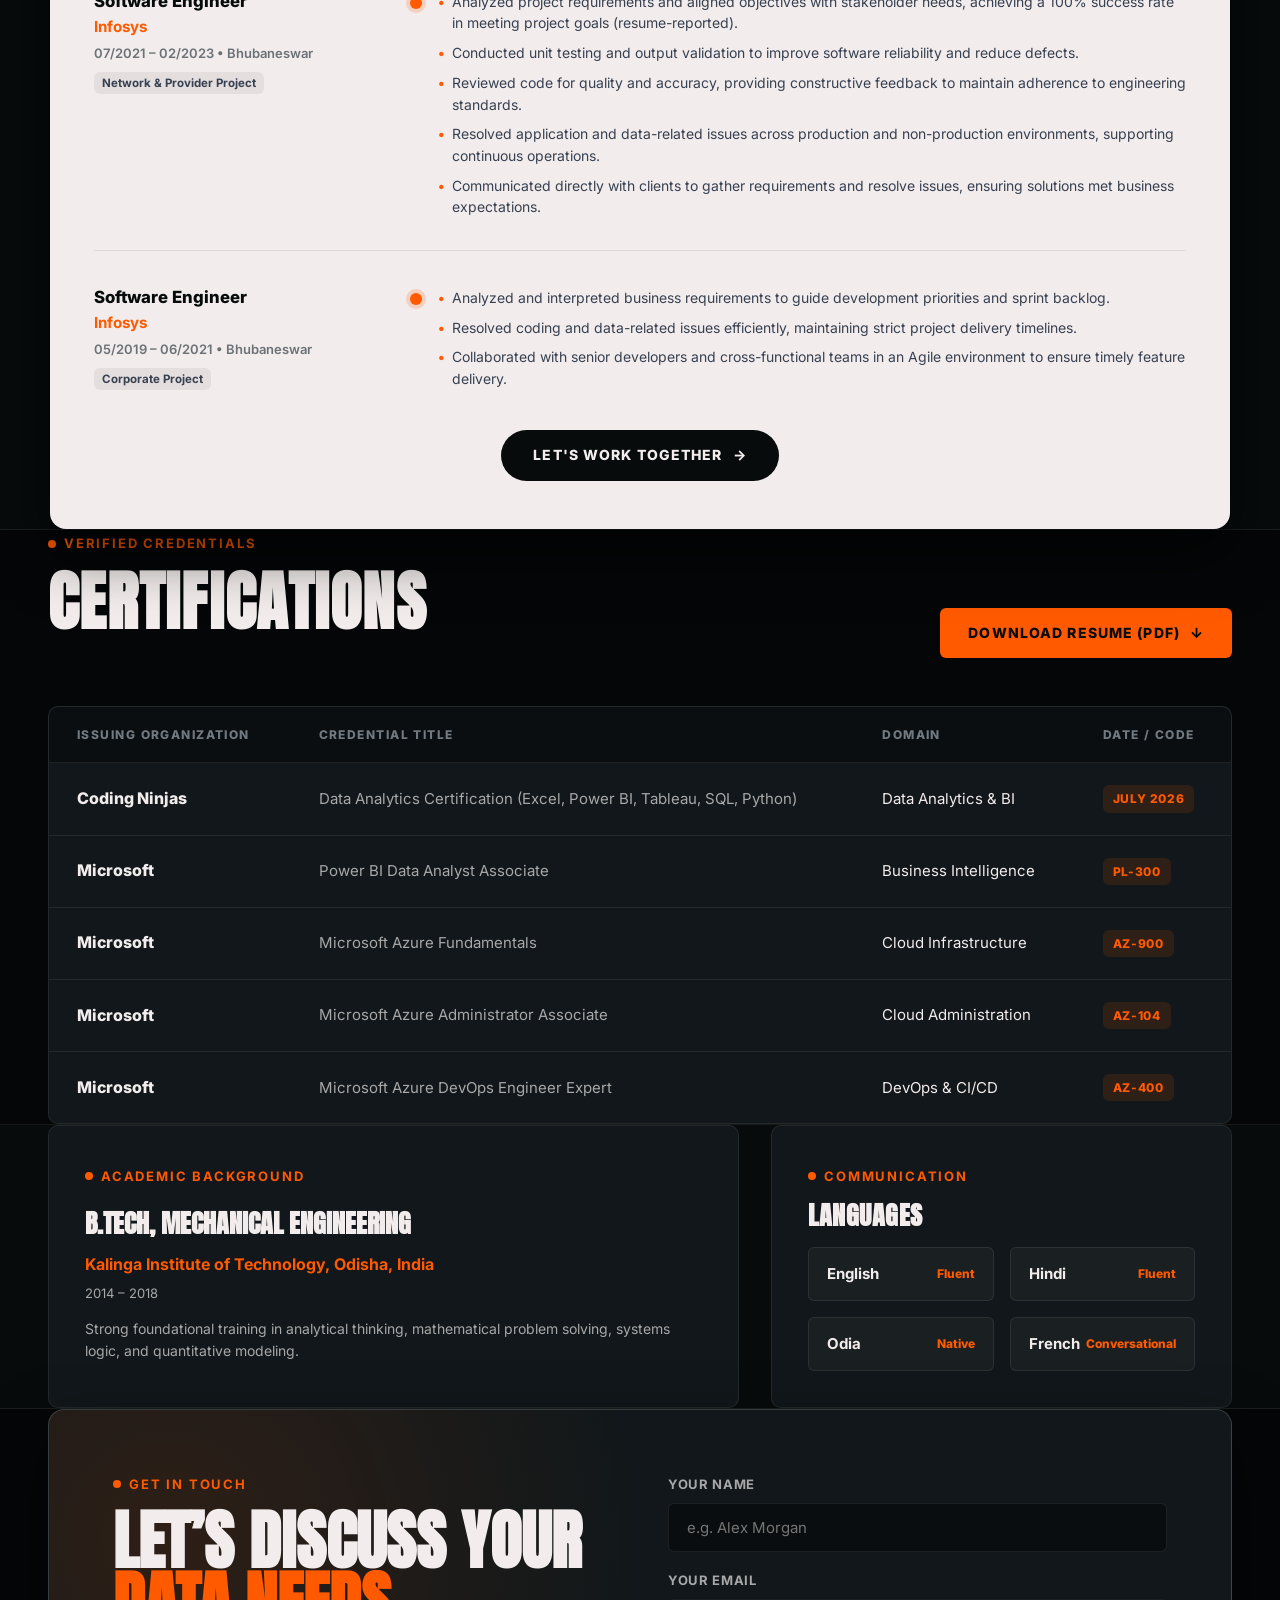
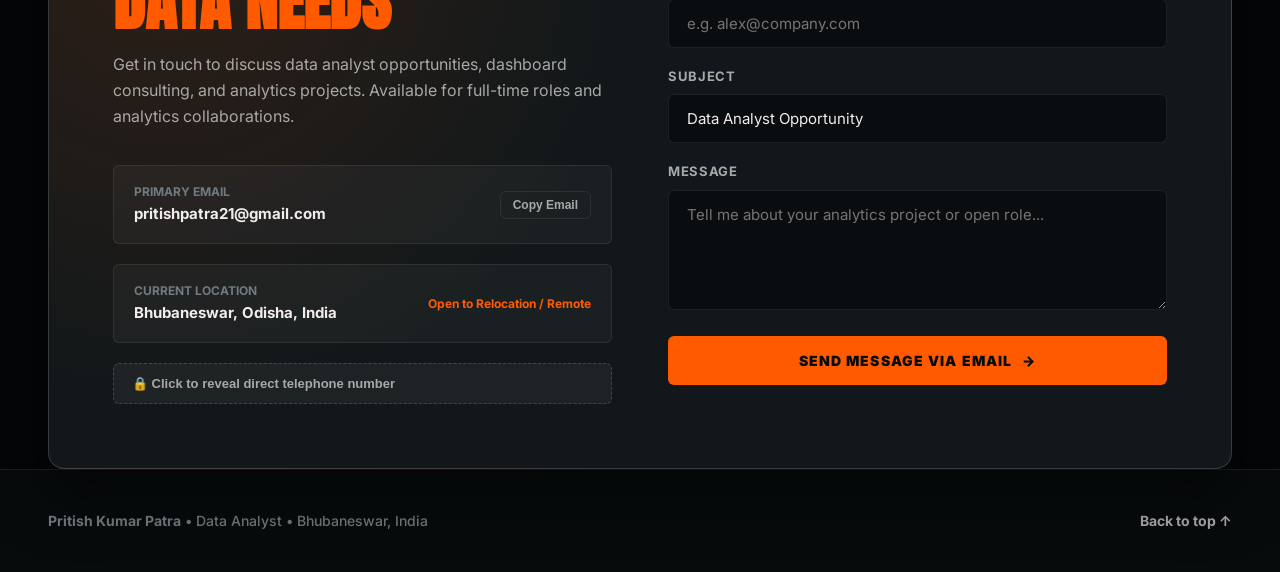
==== commit cda2b292: "link_changes" ====
--- a/index.html
+++ b/index.html
@@ -293,7 +293,7 @@
                 <li>Surfaced patterns in order volume and delivery SLA fulfillment by category and region.</li>
               </ul>
               <div class="project-footer-actions">
-                <a href="https://github.com/PritishPatra2105/portfolio/tree/main/projects" class="btn-card-link"
+                <a href="https://github.com/PritishPatra2105/portfolio/tree/main/projects/bLINKIT" class="btn-card-link"
                   id="link-blinkit-case-study" target="_blank" rel="noopener noreferrer">
                   View GitHub Project <span>→</span>
                 </a>
@@ -327,7 +327,7 @@
                 <li>Highlighted genre concentrations, rating classifications, and movie vs TV show splits.</li>
               </ul>
               <div class="project-footer-actions">
-                <a href="https://github.com/PritishPatra2105/portfolio/tree/main/projects" class="btn-card-link"
+                <a href="https://github.com/PritishPatra2105/portfolio/tree/main/projects/Netflix" class="btn-card-link"
                   id="link-blinkit-case-study" target="_blank" rel="noopener noreferrer">
                   View GitHub Project <span>→</span>
                 </a>
